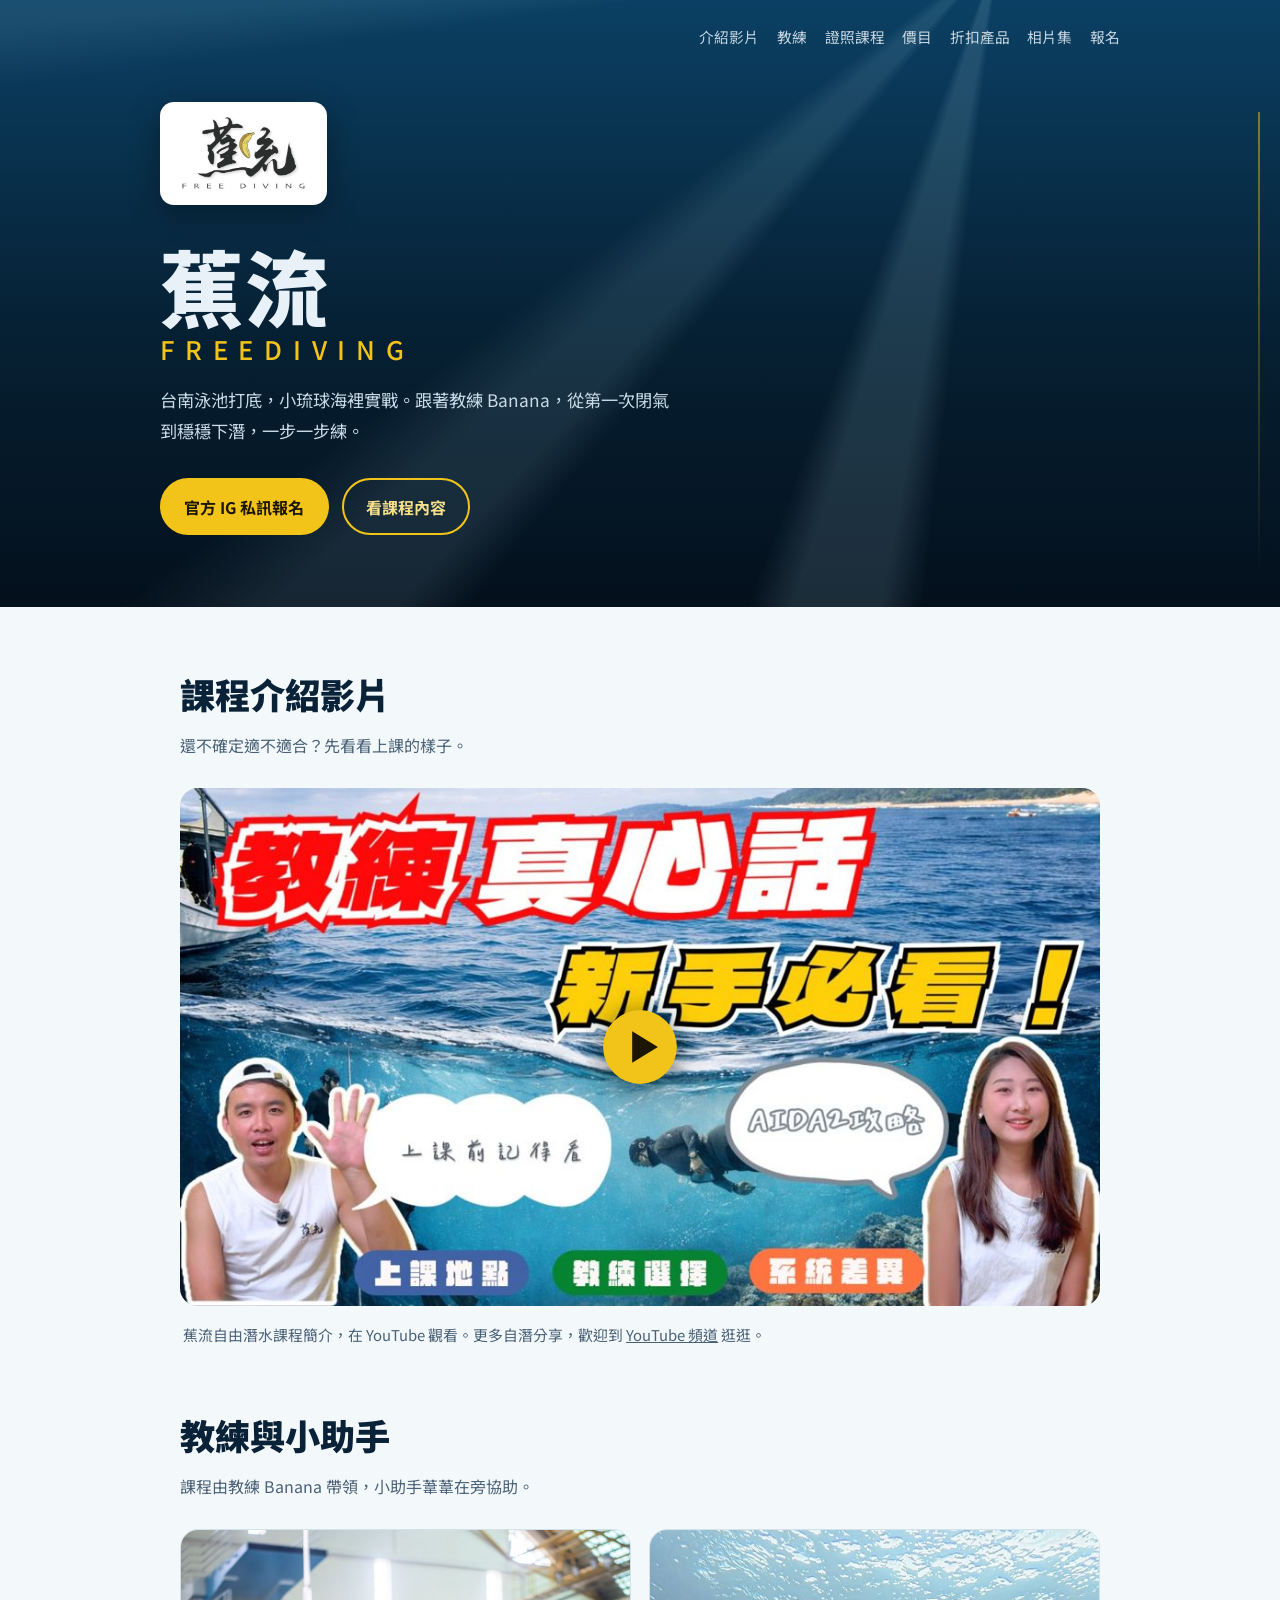
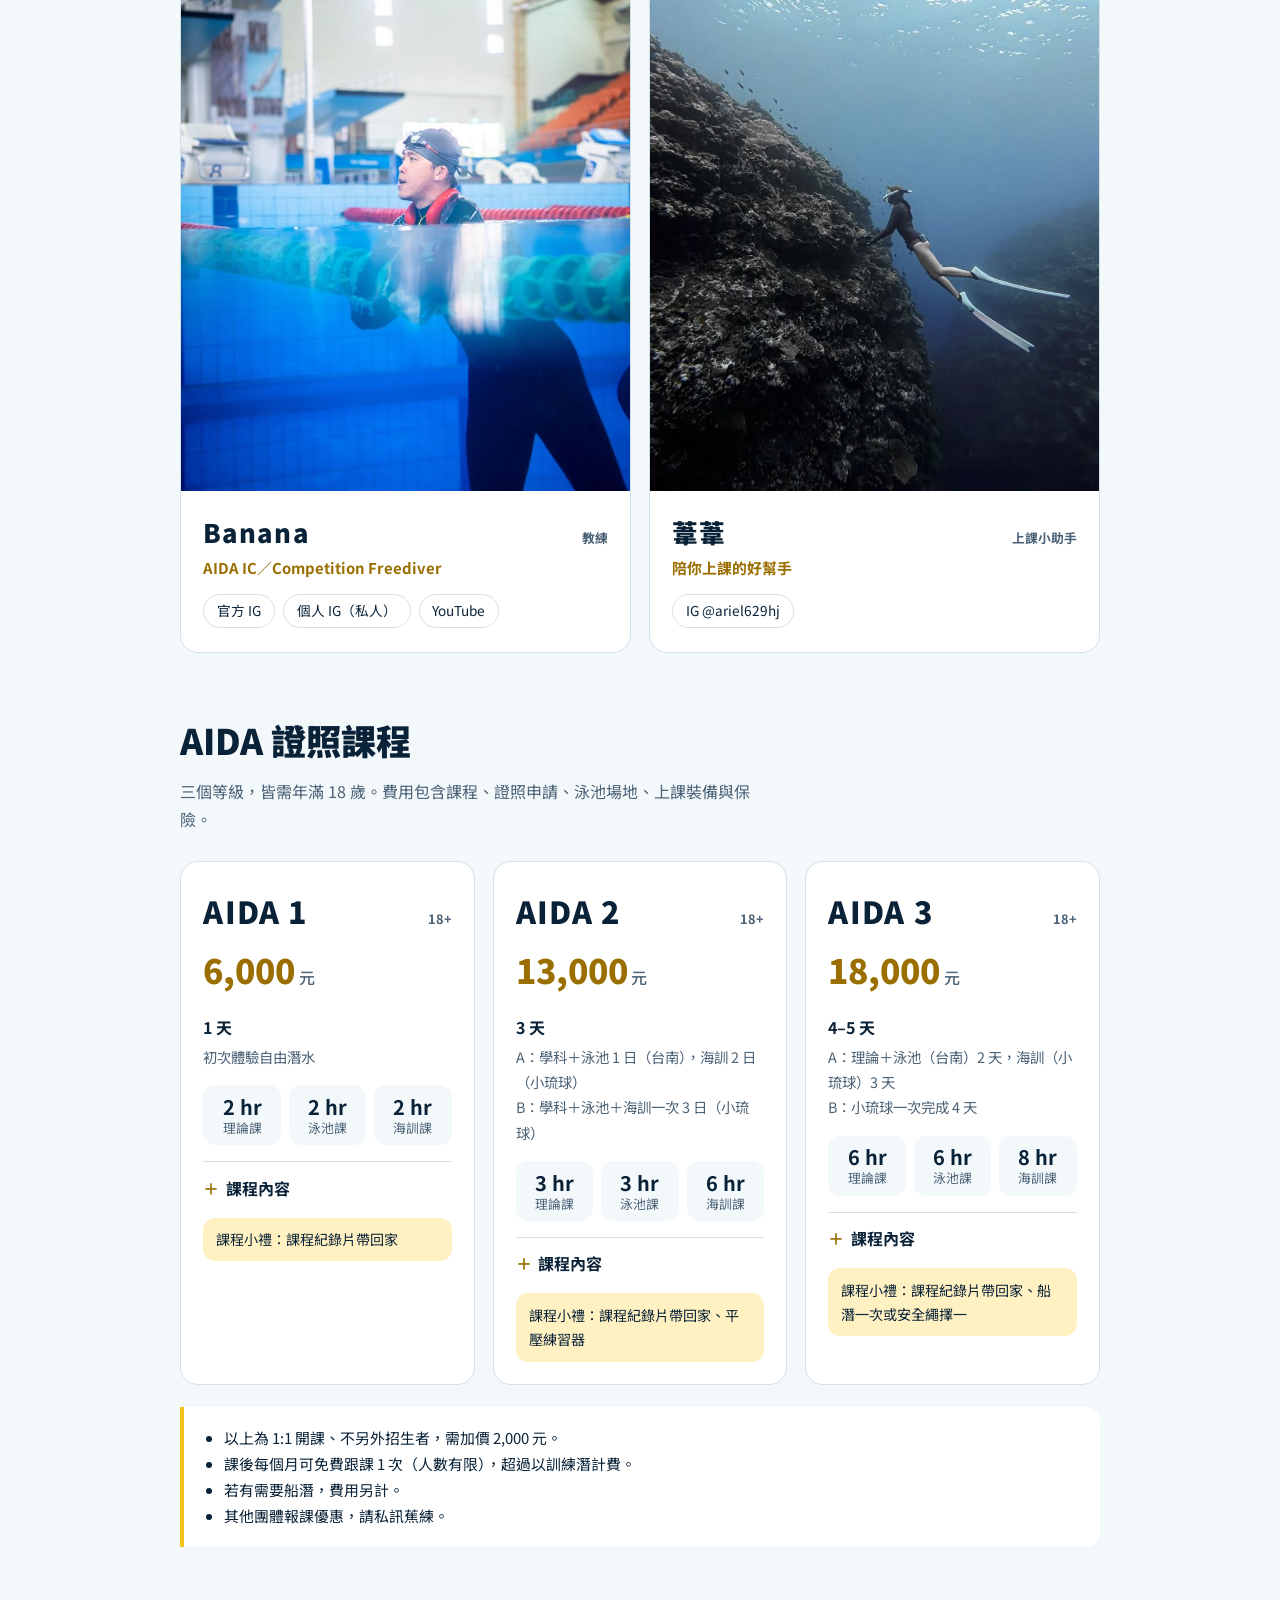
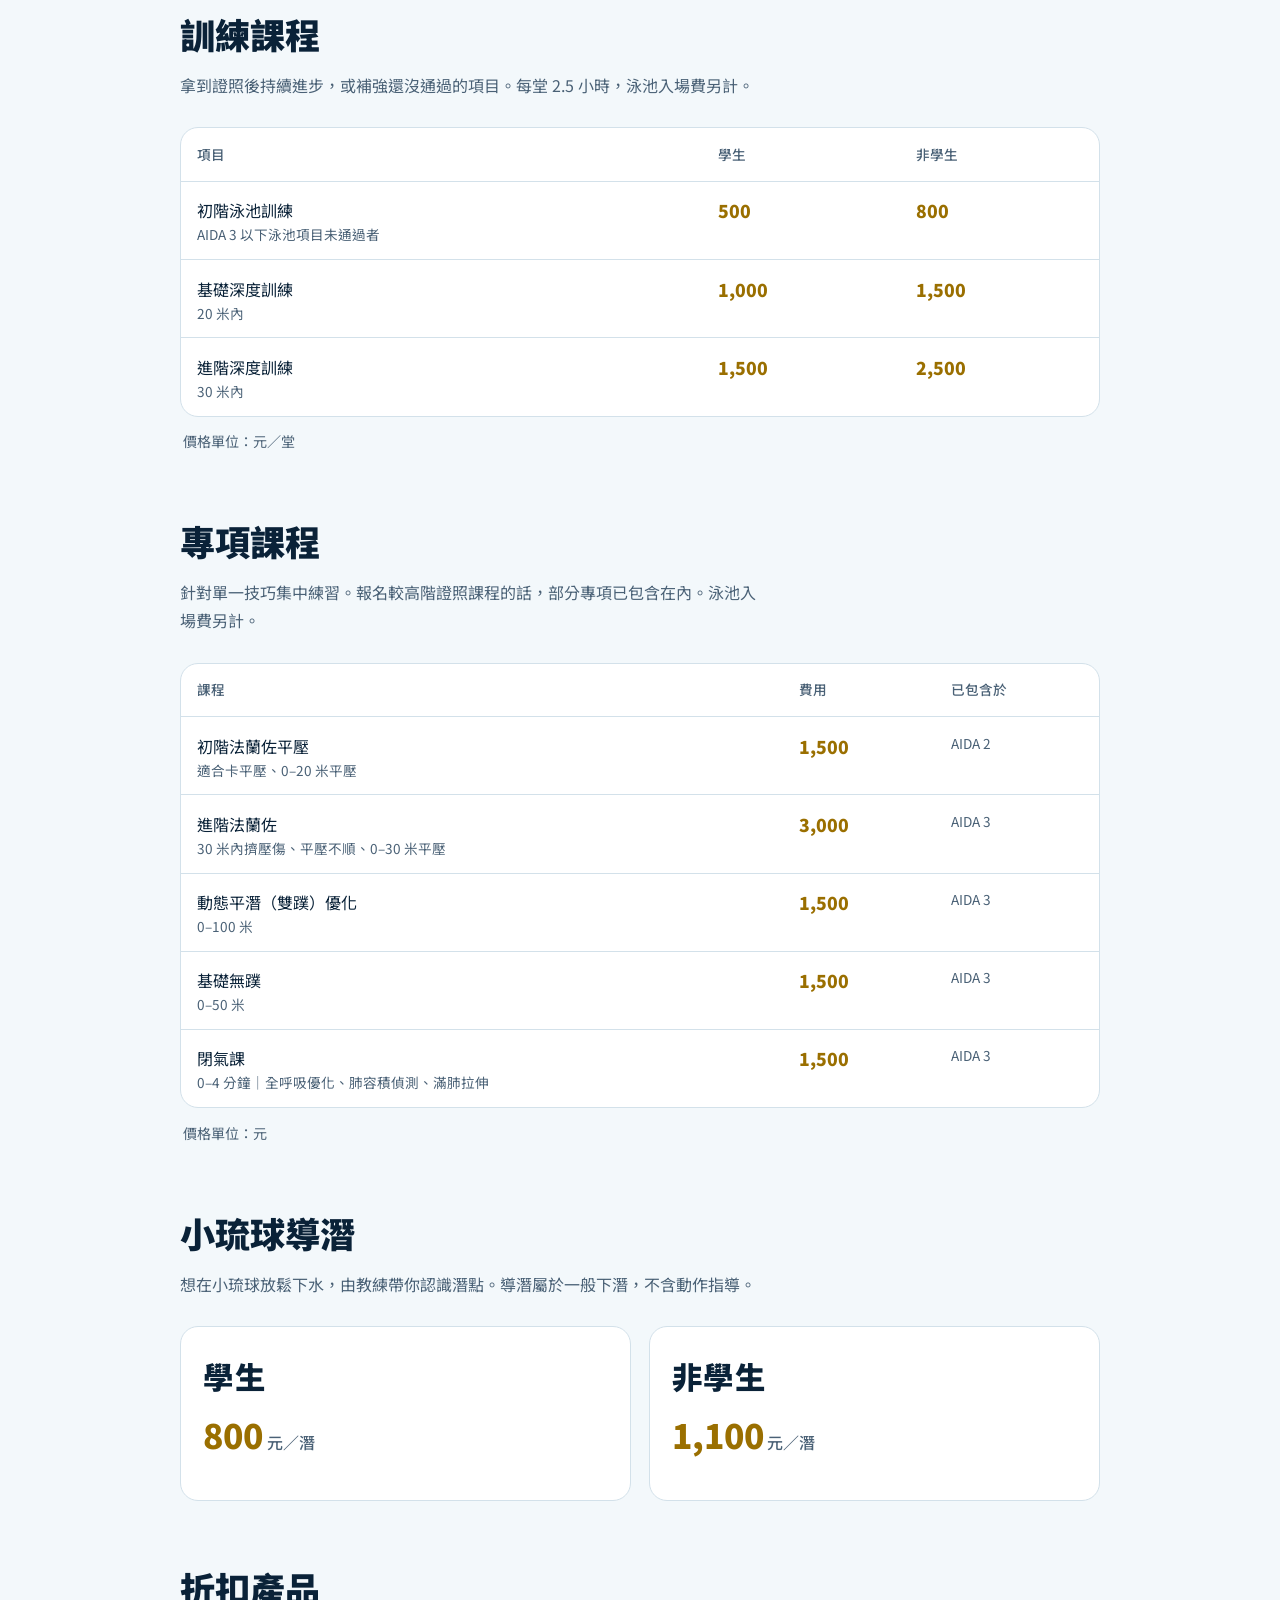
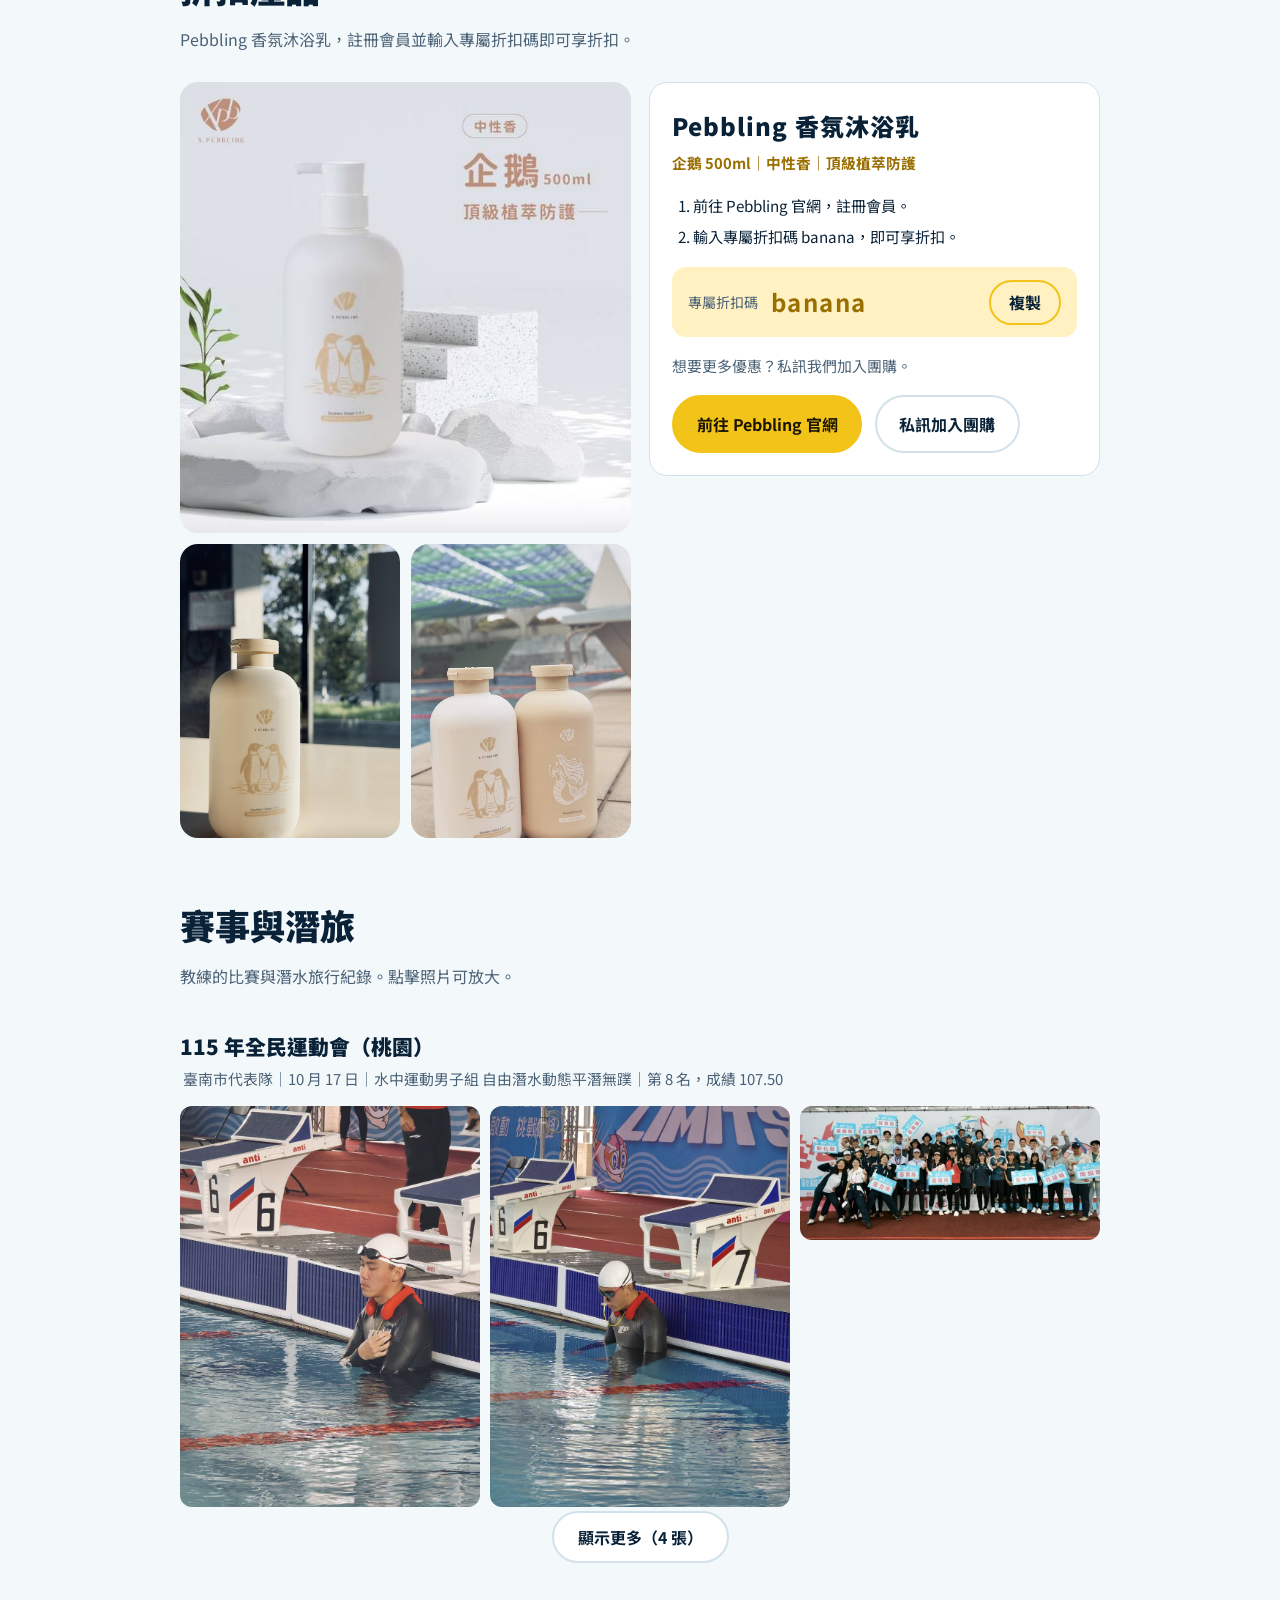
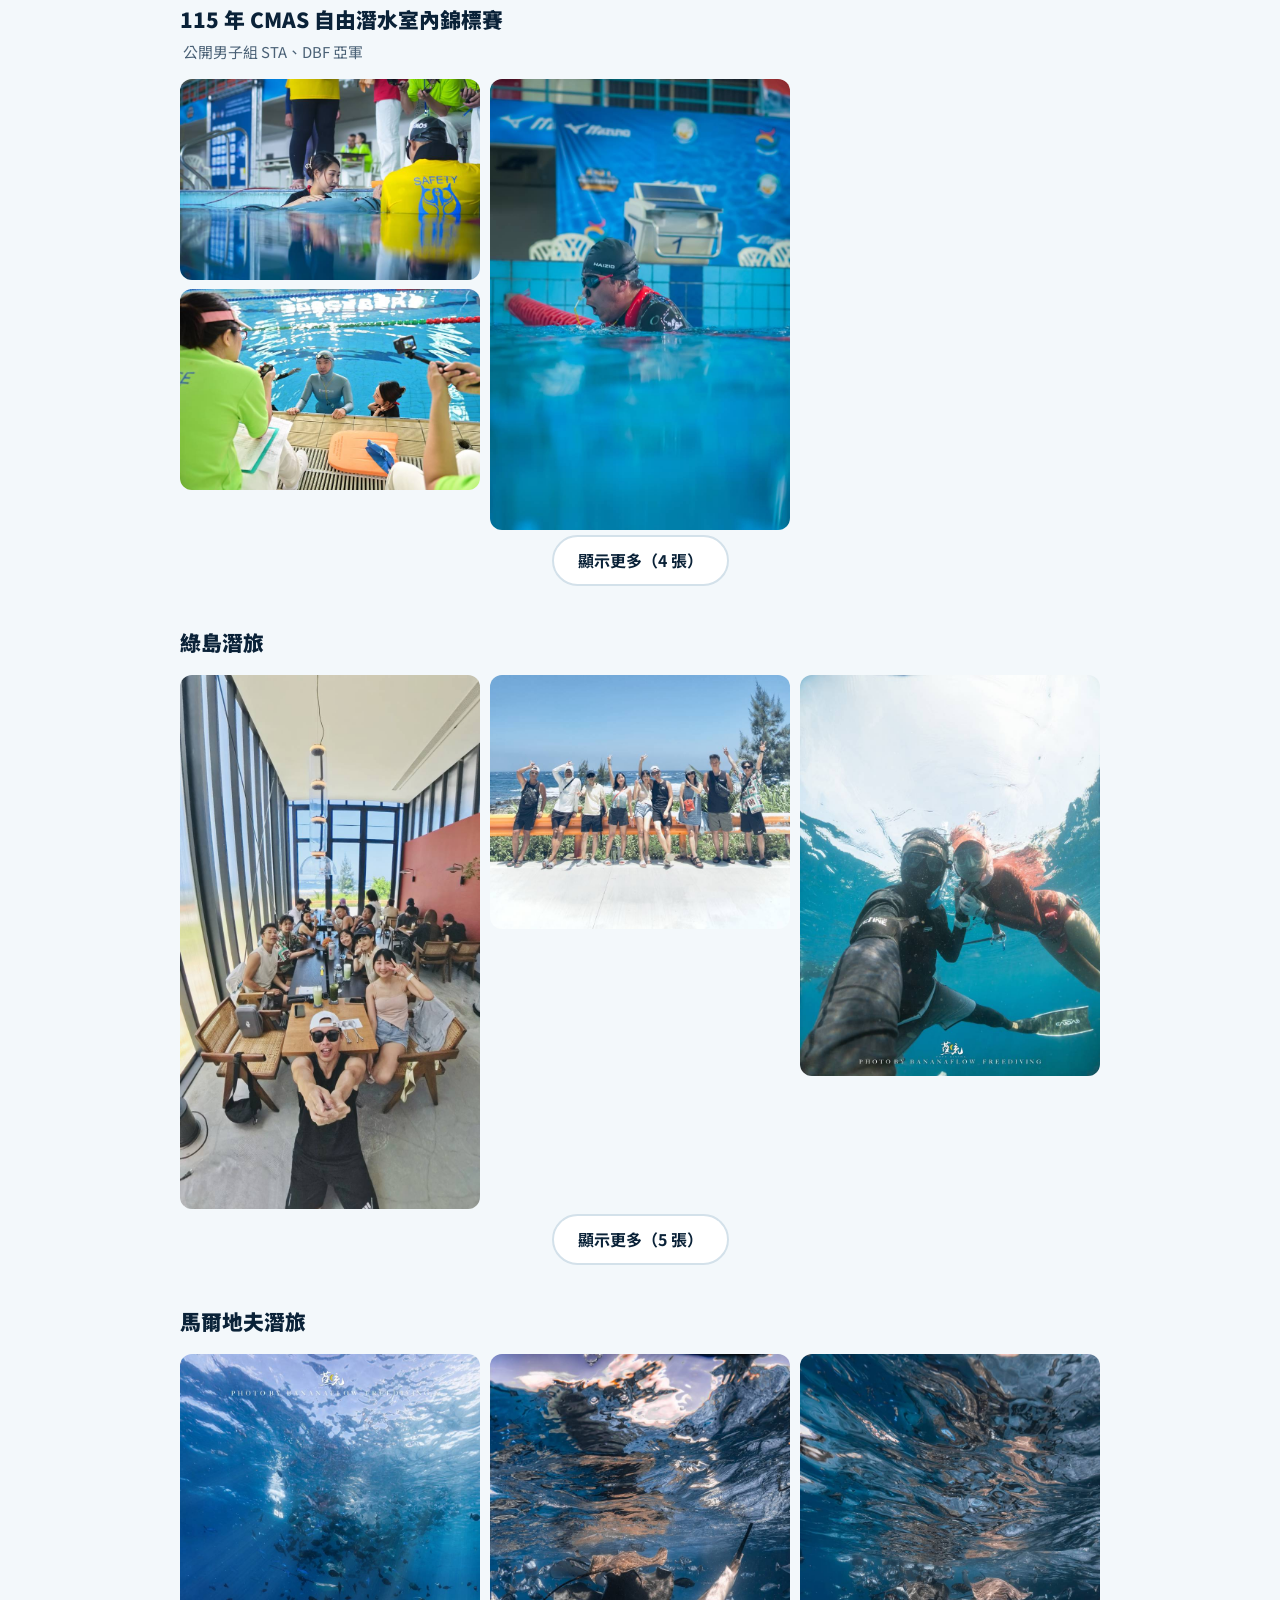
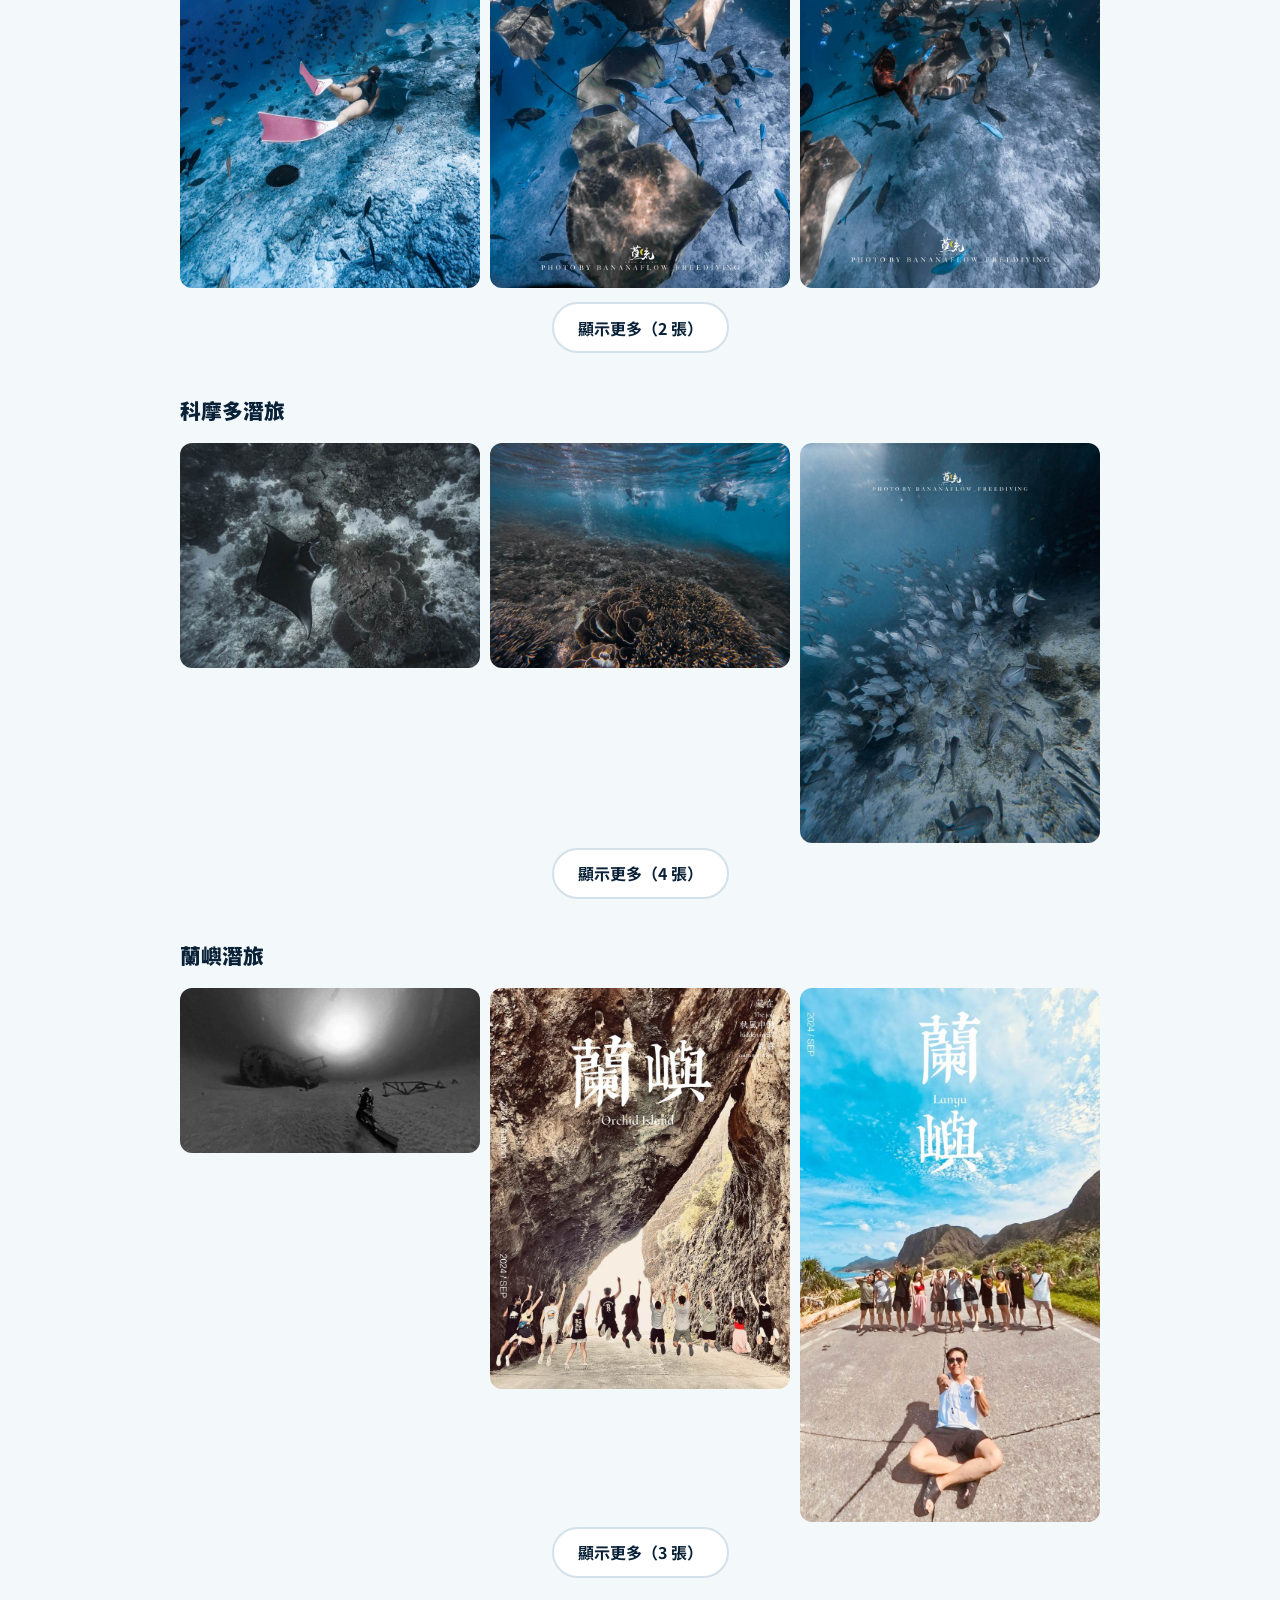
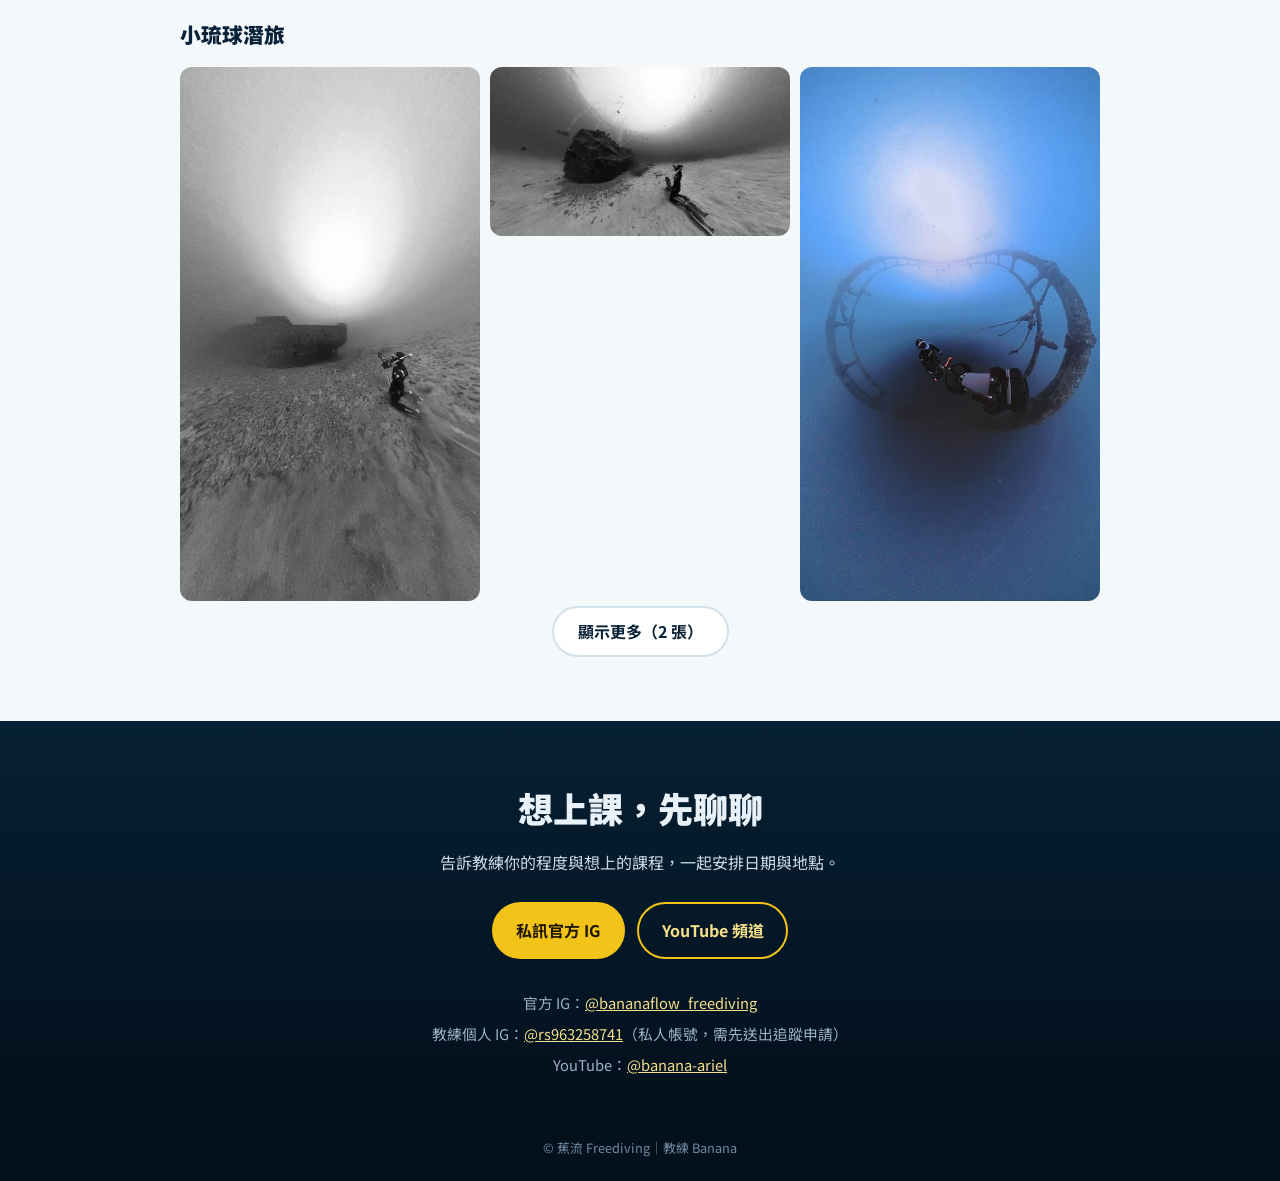
==== index.html @ d57c04a8 "Add files via upload" ====
<!DOCTYPE html>
<html lang="zh-Hant">
<head>
<meta charset="utf-8">
<meta name="viewport" content="width=device-width, initial-scale=1, viewport-fit=cover">
<title>蕉流 Freediving｜AIDA 自由潛水課程</title>
<meta name="description" content="蕉流 Freediving：台南泳池與小琉球海訓的 AIDA 自由潛水課程，由教練 Banana 授課。">
<link rel="preconnect" href="https://fonts.googleapis.com">
<link rel="preconnect" href="https://fonts.gstatic.com" crossorigin>
<link rel="stylesheet" href="https://fonts.googleapis.com/css2?family=Noto+Sans+TC:wght@400;500;700;900&display=swap">
<style>
:root{--bg:#f3f8fb;--surf:#fff;--ink:#0a2238;--mut:#4a6176;--line:#d3e1ea;--acc:#9a6f00;--accbg:#fff1c2;--ban:#f2c318;color-scheme:light;box-sizing:border-box;padding-top:env(safe-area-inset-top,0px);padding-bottom:env(safe-area-inset-bottom,0px)}
@media (prefers-color-scheme:dark){:root:not([data-theme="light"]){--bg:#06182a;--surf:#0b2640;--ink:#e8f1f8;--mut:#9bb2c6;--line:#18405f;--acc:#f2c318;--accbg:#2b2a10;color-scheme:dark}}
:root[data-theme="dark"]{--bg:#06182a;--surf:#0b2640;--ink:#e8f1f8;--mut:#9bb2c6;--line:#18405f;--acc:#f2c318;--accbg:#2b2a10;color-scheme:dark}
html{background:#04101c;scroll-padding-top:env(safe-area-inset-top,0px);scroll-behavior:smooth}
*,*::before,*::after{box-sizing:inherit}
body{margin:0;background:var(--bg);color:var(--ink);font-family:"Noto Sans TC","PingFang TC","Microsoft JhengHei",system-ui,sans-serif;line-height:1.75;font-size:16px}
a{color:inherit}
:focus-visible{outline:3px solid var(--ban);outline-offset:3px}

.hero{position:relative;overflow:hidden;color:#e8f1f8;padding:1.25rem 1.25rem 4.5rem;background:
 conic-gradient(from 165deg at 78% -8%,transparent 0 6%,rgba(190,235,250,.13) 7% 9%,transparent 10% 15%,rgba(190,235,250,.10) 16% 17.5%,transparent 19% 27%,rgba(190,235,250,.09) 28% 30%,transparent 31%),
 linear-gradient(180deg,#0b4064 0%,#062033 55%,#04101c 100%)}
.hero nav{display:flex;gap:1.1rem;justify-content:flex-end;flex-wrap:wrap;font-size:.92rem;max-width:960px;margin:0 auto}
.hero nav a{text-decoration:none;opacity:.85;padding:.25rem 0}
.hero nav a:hover{opacity:1;text-decoration:underline;text-underline-offset:4px}
.hero-in{max-width:960px;margin:3rem auto 0}
.badge{display:inline-block;background:#fff;border-radius:14px;padding:.6rem 1rem;box-shadow:0 8px 30px rgba(0,0,0,.35)}
.badge img{display:block;height:84px;width:auto}
h1{margin:1.8rem 0 .4rem;font-weight:900;font-size:clamp(2.5rem,12vw,5.2rem);line-height:1.05;letter-spacing:.02em}
h1 small{display:block;font-size:clamp(1rem,4.2vw,1.6rem);font-weight:500;letter-spacing:.42em;color:var(--ban);margin-top:.5rem}
.lead{max-width:30em;font-size:1.08rem;margin:1.4rem 0 2rem;color:#c8dbe8}
.btns{display:flex;gap:.8rem;flex-wrap:wrap}
.btn{display:inline-block;text-decoration:none;font-weight:700;padding:.8rem 1.4rem;border-radius:999px;border:2px solid var(--ban)}
.btn.p{background:var(--ban);color:#1c1600}
.btn.s{color:#f6e08a}
.depth{position:absolute;right:1.25rem;top:7rem;bottom:2rem;width:2px;background:linear-gradient(var(--ban),transparent);opacity:.5}

.sec{max-width:960px;margin:0 auto;padding:3.5rem 1.25rem 0}
h2{font-size:clamp(1.6rem,6vw,2.2rem);margin:0 0 .4rem;font-weight:900}
.sub{color:var(--mut);margin:0 0 1.8rem;max-width:36em}
.grid{display:grid;gap:1.1rem;grid-template-columns:repeat(auto-fit,minmax(270px,1fr))}
.card{background:var(--surf);border:1px solid var(--line);border-radius:18px;padding:1.4rem}
.card h3{margin:0;font-size:1.9rem;font-weight:900;letter-spacing:.04em;display:flex;justify-content:space-between;align-items:baseline;gap:.5rem}
.card h3 span{font-size:.8rem;font-weight:700;color:var(--mut);letter-spacing:0}
.price{font-size:2.1rem;font-weight:900;color:var(--acc);margin:.2rem 0 .8rem}
.price small{font-size:1rem;font-weight:500;color:var(--mut);margin-left:.2rem}
.days{font-weight:700;margin:0 0 .2rem}
.where{font-size:.9rem;color:var(--mut);margin:0 0 1rem}
.hrs{display:grid;grid-template-columns:repeat(3,1fr);gap:.5rem;margin:0 0 1rem}
.hrs div{background:var(--bg);border-radius:12px;padding:.55rem .3rem;text-align:center;font-size:.8rem;color:var(--mut);line-height:1.3}
.hrs b{display:block;font-size:1.25rem;color:var(--ink)}
details{border-top:1px solid var(--line);padding-top:.7rem}
summary{cursor:pointer;font-weight:700;list-style:none}
summary::-webkit-details-marker{display:none}
summary::before{content:"＋";color:var(--acc);margin-right:.4rem}
details[open] summary::before{content:"－"}
details h4{margin:.9rem 0 .15rem;font-size:.9rem}
details p{margin:0;font-size:.9rem;color:var(--mut);line-height:1.7}
.gift{margin:1rem 0 0;background:var(--accbg);border-radius:12px;padding:.6rem .8rem;font-size:.88rem}

.notes{margin:1.4rem 0 0;padding:1.1rem 1.3rem;border-left:4px solid var(--ban);background:var(--surf);border-radius:0 14px 14px 0;font-size:.93rem}
.notes ul{margin:0;padding-left:1.2rem}
.tw{overflow-x:auto;border:1px solid var(--line);border-radius:18px;background:var(--surf)}
table{border-collapse:collapse;width:100%;min-width:480px}
th,td{padding:.9rem 1rem;text-align:left;border-bottom:1px solid var(--line);vertical-align:top}
tr:last-child td{border-bottom:0}
th{font-size:.85rem;color:var(--mut);font-weight:500}
td.n small{display:block;color:var(--mut);font-size:.85rem;line-height:1.5}
td.pr{font-weight:900;color:var(--acc);white-space:nowrap;font-size:1.1rem}
td.in{color:var(--mut);font-size:.85rem}
.fn{font-size:.88rem;color:var(--mut);margin:.8rem .2rem 0}

.contact{margin:4rem 0 0;background:linear-gradient(180deg,#062033,#04101c);color:#e8f1f8;padding:3.5rem 1.25rem calc(2.5rem + env(safe-area-inset-bottom,0px));text-align:center}
.contact h2{margin-bottom:.6rem}
.contact p{max-width:28em;margin:.4rem auto 1.6rem;color:#c8dbe8}
.ig{display:block;margin-top:1.4rem;color:#9bb2c6;font-size:.95rem}
footer{background:#04101c;color:#6f8aa2;text-align:center;font-size:.8rem;padding:1rem 1rem 1.4rem}
@media (prefers-reduced-motion:reduce){html{scroll-behavior:auto}}
@media (max-width:520px){.badge img{height:68px}.depth{display:none}}

:root{--dive:url("[data-uri]");--pool:url("[data-uri]")}
.more{margin:1rem .2rem 0;font-size:.93rem;color:var(--mut)}
.person{padding:0;overflow:hidden}
.ph{aspect-ratio:4/5;background-size:cover;background-position:center}
.ph.coach{background-image:var(--pool);background-position:50% 28%}
.ph.wei{background-image:var(--dive);background-position:50% 62%}
.tx{padding:1.2rem 1.4rem 1.5rem}
.person h3{font-size:1.6rem}
.role{margin:.1rem 0 .6rem;color:var(--acc);font-weight:700;font-size:.92rem}
.tx p{margin:0 0 .8rem;font-size:.93rem}
.lk{display:flex;flex-wrap:wrap;gap:.5rem}
.lk a{font-size:.85rem;text-decoration:none;border:1px solid var(--line);border-radius:999px;padding:.25rem .8rem}
.lk a:hover{border-color:var(--acc)}
.soc{list-style:none;padding:0;margin:1.8rem auto 0;max-width:32em;color:#9bb2c6;font-size:.92rem;line-height:2.1}
.soc a{color:#f6e08a}

:root{--thumb:url("[data-uri]")}
.vid{display:block;position:relative;border-radius:18px;overflow:hidden;aspect-ratio:16/9;background:var(--thumb) center/cover;text-decoration:none}
.vid svg{position:absolute;inset:0;margin:auto;width:76px;height:76px;filter:drop-shadow(0 4px 14px rgba(0,0,0,.55))}
.vid:hover circle{fill:#fff}
.gh{margin:2.4rem 0 .1rem;font-size:1.3rem;font-weight:900}
.gal{columns:2;column-gap:.6rem;margin-top:.9rem}
@media (min-width:700px){.gal{columns:3}}
.gal img{width:100%;height:auto;display:block;margin:0 0 .6rem;border-radius:12px;cursor:zoom-in;break-inside:avoid;background:var(--line)}
#lb{border:0;padding:0;background:transparent;max-width:96vw;max-height:92vh}
#lb::backdrop{background:rgba(0,0,0,.88)}
#lb img{display:block;max-width:96vw;max-height:90vh;border-radius:12px}
.gal img[hidden]{display:none}
.more-btn{display:block;margin:.3rem auto 0;padding:.6rem 1.5rem;border:2px solid var(--line);border-radius:999px;background:var(--surf);color:var(--ink);font:inherit;font-weight:700;cursor:pointer}
.more-btn:hover{border-color:var(--acc)}

.prod{display:grid;gap:1.1rem}
@media (min-width:760px){.prod{grid-template-columns:1fr 1fr;align-items:start}}
.pimgs{display:grid;gap:.7rem}
.pimgs img{display:block;width:100%;object-fit:cover;border-radius:18px;background:var(--line)}
.pmain{aspect-ratio:1/1}
.prow{display:grid;grid-template-columns:1fr 1fr;gap:.7rem}
.prow img{aspect-ratio:3/4}
.pinfo h3{font-size:1.5rem}
.pinfo .role{margin:.2rem 0 1rem}
.how{margin:0 0 1.1rem;padding-left:1.3rem;font-size:.95rem}
.how li{margin:.25rem 0}
.code{display:flex;align-items:center;gap:.8rem;flex-wrap:wrap;background:var(--accbg);border-radius:14px;padding:.8rem 1rem;margin:0 0 1rem}
.code span{font-size:.88rem;color:var(--mut)}
.code b{font-size:1.5rem;letter-spacing:.06em;color:var(--acc)}
.code button{margin-left:auto;font:inherit;font-weight:700;padding:.4rem 1.1rem;border-radius:999px;border:2px solid var(--ban);background:transparent;color:var(--ink);cursor:pointer}
.pinfo .note{font-size:.93rem;color:var(--mut);margin:0 0 1rem}
.btn.o{border-color:var(--line);color:var(--ink)}
.btn.o:hover{border-color:var(--acc)}
</style>
</head>
<body>

<header class="hero">
  <nav aria-label="頁面導覽">
    <a href="#video">介紹影片</a>
    <a href="#team">教練</a>
    <a href="#aida">證照課程</a>
    <a href="#training">價目</a>
    <a href="#deal">折扣產品</a>
    <a href="#photos">相片集</a>
    <a href="#contact">報名</a>
  </nav>
  <div class="depth" aria-hidden="true"></div>
  <div class="hero-in">
    <div class="badge"><img src="[data-uri]" alt="蕉流 Free Diving 標誌"></div>
    <h1>蕉流<small>FREEDIVING</small></h1>
    <p class="lead">台南泳池打底，小琉球海裡實戰。跟著教練 Banana，從第一次閉氣到穩穩下潛，一步一步練。</p>
    <div class="btns">
      <a class="btn p" href="https://www.instagram.com/bananaflow_freediving/" target="_blank" rel="noopener">官方 IG 私訊報名</a>
      <a class="btn s" href="#aida">看課程內容</a>
    </div>
  </div>
</header>

<main>
<section class="sec" id="video">
  <h2>課程介紹影片</h2>
  <p class="sub">還不確定適不適合？先看看上課的樣子。</p>
  <a class="vid" href="https://youtu.be/LxVfLAG1yDE" target="_blank" rel="noopener" aria-label="在 YouTube 觀看蕉流自由潛水課程簡介：教練真心話，新手必看">
    <svg viewBox="0 0 68 68" aria-hidden="true"><circle cx="34" cy="34" r="33" fill="#f2c318"/><path d="M27 20l23 14-23 14z" fill="#1c1600"/></svg>
  </a>
  <p class="more">蕉流自由潛水課程簡介，在 YouTube 觀看。更多自潛分享，歡迎到 <a href="https://youtube.com/@banana-ariel" target="_blank" rel="noopener">YouTube 頻道</a> 逛逛。</p>
</section>

<section class="sec" id="team">
  <h2>教練與小助手</h2>
  <p class="sub">課程由教練 Banana 帶領，小助手葦葦在旁協助。</p>
  <div class="grid">
    <article class="card person">
      <div class="ph coach" role="img" aria-label="教練 Banana 在游泳池中"></div>
      <div class="tx">
        <h3>Banana <span>教練</span></h3>
        <p class="role">AIDA IC／Competition Freediver</p>
        <div class="lk">
          <a href="https://www.instagram.com/bananaflow_freediving/" target="_blank" rel="noopener">官方 IG</a>
          <a href="https://www.instagram.com/rs963258741/" target="_blank" rel="noopener">個人 IG（私人）</a>
          <a href="https://youtube.com/@banana-ariel" target="_blank" rel="noopener">YouTube</a>
        </div>
      </div>
    </article>
    <article class="card person">
      <div class="ph wei" role="img" aria-label="葦葦在小琉球海中下潛"></div>
      <div class="tx">
        <h3>葦葦 <span>上課小助手</span></h3>
        <p class="role">陪你上課的好幫手</p>
        <div class="lk"><a href="https://www.instagram.com/ariel629hj/" target="_blank" rel="noopener">IG @ariel629hj</a></div>
      </div>
    </article>
  </div>
</section>
<section class="sec" id="aida">
  <h2>AIDA 證照課程</h2>
  <p class="sub">三個等級，皆需年滿 18 歲。費用包含課程、證照申請、泳池場地、上課裝備與保險。</p>
  <div class="grid">

    <article class="card">
      <h3>AIDA 1 <span>18+</span></h3>
      <div class="price">6,000<small>元</small></div>
      <p class="days">1 天</p>
      <p class="where">初次體驗自由潛水</p>
      <div class="hrs"><div><b>2 hr</b>理論課</div><div><b>2 hr</b>泳池課</div><div><b>2 hr</b>海訓課</div></div>
      <details>
        <summary>課程內容</summary>
        <h4>理論課</h4><p>自潛基本介紹、自潛行為規範、基礎生理學、裝備介紹、耳壓平衡技巧</p>
        <h4>泳池課</h4><p>靜態閉氣練習、蛙鞋平潛練習、潛伴制度、自潛救援</p>
        <h4>海訓課</h4><p>水面呼氣浮力測試、躬身下潛體驗、深度五米體驗、攀繩下潛體驗、踢蛙鞋下潛體驗</p>
      </details>
      <p class="gift">課程小禮：課程紀錄片帶回家</p>
    </article>

    <article class="card">
      <h3>AIDA 2 <span>18+</span></h3>
      <div class="price">13,000<small>元</small></div>
      <p class="days">3 天</p>
      <p class="where">A：學科＋泳池 1 日（台南），海訓 2 日（小琉球）<br>B：學科＋泳池＋海訓一次 3 日（小琉球）</p>
      <div class="hrs"><div><b>3 hr</b>理論課</div><div><b>3 hr</b>泳池課</div><div><b>6 hr</b>海訓課</div></div>
      <details>
        <summary>課程內容</summary>
        <h4>理論課</h4><p>自潛基本介紹、自潛行為規範、基礎生理學、裝備介紹、耳壓平衡技巧、泳池項目介紹、安全與救援、放鬆與呼吸</p>
        <h4>泳池課</h4><p>岸上伸展與暖身、靜態閉氣練習、蛙鞋平潛練習、平靜水域救援技巧、潛伴制度、泳池中性浮力</p>
        <h4>海訓課</h4><p>水面呼氣浮力測試、躬身下潛練習、攀繩下潛練習、恆重下潛練習、潛伴與救援技巧練習、浮球使用介紹</p>
      </details>
      <p class="gift">課程小禮：課程紀錄片帶回家、平壓練習器</p>
    </article>

    <article class="card">
      <h3>AIDA 3 <span>18+</span></h3>
      <div class="price">18,000<small>元</small></div>
      <p class="days">4–5 天</p>
      <p class="where">A：理論＋泳池（台南）2 天，海訓（小琉球）3 天<br>B：小琉球一次完成 4 天</p>
      <div class="hrs"><div><b>6 hr</b>理論課</div><div><b>6 hr</b>泳池課</div><div><b>8 hr</b>海訓課</div></div>
      <details>
        <summary>課程內容</summary>
        <h4>理論課</h4><p>進階生理學、平壓優化、氣壓傷預防及處置、中性浮力設置、Freefall、動靜態訓練課表安排、哺乳動物潛水反應、心靈可視化訓練、全呼吸優化及伸展技巧</p>
        <h4>泳池課</h4><p>靜態閉氣練習、蛙鞋平潛練習、動態二氧化碳耐受度訓練、泳池中性浮力設置、泳池戒護、無蹼介紹</p>
        <h4>海訓課</h4><p>中性浮力設置、攀繩下潛練習、恆重下潛練習、Freefall 技巧掌握、Landyard 快卸、潛點分析、浮球架設</p>
      </details>
      <p class="gift">課程小禮：課程紀錄片帶回家、船潛一次或安全繩擇一</p>
    </article>

  </div>
  <div class="notes">
    <ul>
      <li>以上為 1:1 開課、不另外招生者，需加價 2,000 元。</li>
      <li>課後每個月可免費跟課 1 次（人數有限），超過以訓練潛計費。</li>
      <li>若有需要船潛，費用另計。</li>
      <li>其他團體報課優惠，請私訊蕉練。</li>
    </ul>
  </div>
</section>

<section class="sec" id="training">
  <h2>訓練課程</h2>
  <p class="sub">拿到證照後持續進步，或補強還沒通過的項目。每堂 2.5 小時，泳池入場費另計。</p>
  <div class="tw">
    <table>
      <thead><tr><th>項目</th><th>學生</th><th>非學生</th></tr></thead>
      <tbody>
        <tr><td class="n">初階泳池訓練<small>AIDA 3 以下泳池項目未通過者</small></td><td class="pr">500</td><td class="pr">800</td></tr>
        <tr><td class="n">基礎深度訓練<small>20 米內</small></td><td class="pr">1,000</td><td class="pr">1,500</td></tr>
        <tr><td class="n">進階深度訓練<small>30 米內</small></td><td class="pr">1,500</td><td class="pr">2,500</td></tr>
      </tbody>
    </table>
  </div>
  <p class="fn">價格單位：元／堂</p>
</section>

<section class="sec" id="special">
  <h2>專項課程</h2>
  <p class="sub">針對單一技巧集中練習。報名較高階證照課程的話，部分專項已包含在內。泳池入場費另計。</p>
  <div class="tw">
    <table>
      <thead><tr><th>課程</th><th>費用</th><th>已包含於</th></tr></thead>
      <tbody>
        <tr><td class="n">初階法蘭佐平壓<small>適合卡平壓、0–20 米平壓</small></td><td class="pr">1,500</td><td class="in">AIDA 2</td></tr>
        <tr><td class="n">進階法蘭佐<small>30 米內擠壓傷、平壓不順、0–30 米平壓</small></td><td class="pr">3,000</td><td class="in">AIDA 3</td></tr>
        <tr><td class="n">動態平潛（雙蹼）優化<small>0–100 米</small></td><td class="pr">1,500</td><td class="in">AIDA 3</td></tr>
        <tr><td class="n">基礎無蹼<small>0–50 米</small></td><td class="pr">1,500</td><td class="in">AIDA 3</td></tr>
        <tr><td class="n">閉氣課<small>0–4 分鐘｜全呼吸優化、肺容積偵測、滿肺拉伸</small></td><td class="pr">1,500</td><td class="in">AIDA 3</td></tr>
      </tbody>
    </table>
  </div>
  <p class="fn">價格單位：元</p>
</section>

<section class="sec" id="guide">
  <h2>小琉球導潛</h2>
  <p class="sub">想在小琉球放鬆下水，由教練帶你認識潛點。導潛屬於一般下潛，不含動作指導。</p>
  <div class="grid">
    <div class="card"><h3>學生</h3><div class="price">800<small>元／潛</small></div></div>
    <div class="card"><h3>非學生</h3><div class="price">1,100<small>元／潛</small></div></div>
  </div>
</section>
<section class="sec" id="deal">
  <h2>折扣產品</h2>
  <p class="sub">Pebbling 香氛沐浴乳，註冊會員並輸入專屬折扣碼即可享折扣。</p>
  <div class="prod">
    <div class="pimgs">
      <img class="pmain" loading="lazy" alt="Pebbling 企鵝 500ml 中性香沐浴乳產品圖" src="[data-uri]">
      <div class="prow">
        <img loading="lazy" alt="Pebbling 企鵝洗髮沐浴二合一產品照" src="[data-uri]">
        <img loading="lazy" alt="Pebbling 企鵝洗髮沐浴二合一與人魚公主護髮乳，放在泳池邊" src="[data-uri]">
      </div>
    </div>
    <article class="card pinfo">
      <h3>Pebbling 香氛沐浴乳</h3>
      <p class="role">企鵝 500ml｜中性香｜頂級植萃防護</p>
      <ol class="how">
        <li>前往 Pebbling 官網，註冊會員。</li>
        <li>輸入專屬折扣碼 banana，即可享折扣。</li>
      </ol>
      <div class="code"><span>專屬折扣碼</span><b id="dc">banana</b><button type="button" id="cp">複製</button></div>
      <p class="note">想要更多優惠？私訊我們加入團購。</p>
      <div class="btns">
        <a class="btn p" href="https://pebbling.cyberbiz.co" target="_blank" rel="noopener">前往 Pebbling 官網</a>
        <a class="btn o" href="https://www.instagram.com/bananaflow_freediving/" target="_blank" rel="noopener">私訊加入團購</a>
      </div>
    </article>
  </div>
</section>

<section class="sec" id="photos">
  <h2>賽事與潛旅</h2>
  <p class="sub">教練的比賽與潛水旅行紀錄。點擊照片可放大。</p>
  <h3 class="gh">115 年全民運動會（桃園）</h3>
  <p class="more" style="margin-top:0">臺南市代表隊｜10 月 17 日｜水中運動男子組 自由潛水動態平潛無蹼｜第 8 名，成績 107.50</p>
  <div class="gal"><img tabindex="0" role="button" loading="lazy" alt="教練在比賽池邊閉眼調整呼吸，點擊放大" src="[data-uri]"><img tabindex="0" role="button" loading="lazy" alt="教練在比賽池邊準備下水，點擊放大" src="[data-uri]"><img tabindex="0" role="button" loading="lazy" alt="臺南市代表隊與各縣市選手大合照，點擊放大" src="[data-uri]"><img tabindex="0" role="button" loading="lazy" alt="教練在池邊戴上鼻夾準備，點擊放大" src="[data-uri]"><img tabindex="0" role="button" loading="lazy" alt="教練在池邊等待出場，點擊放大" src="[data-uri]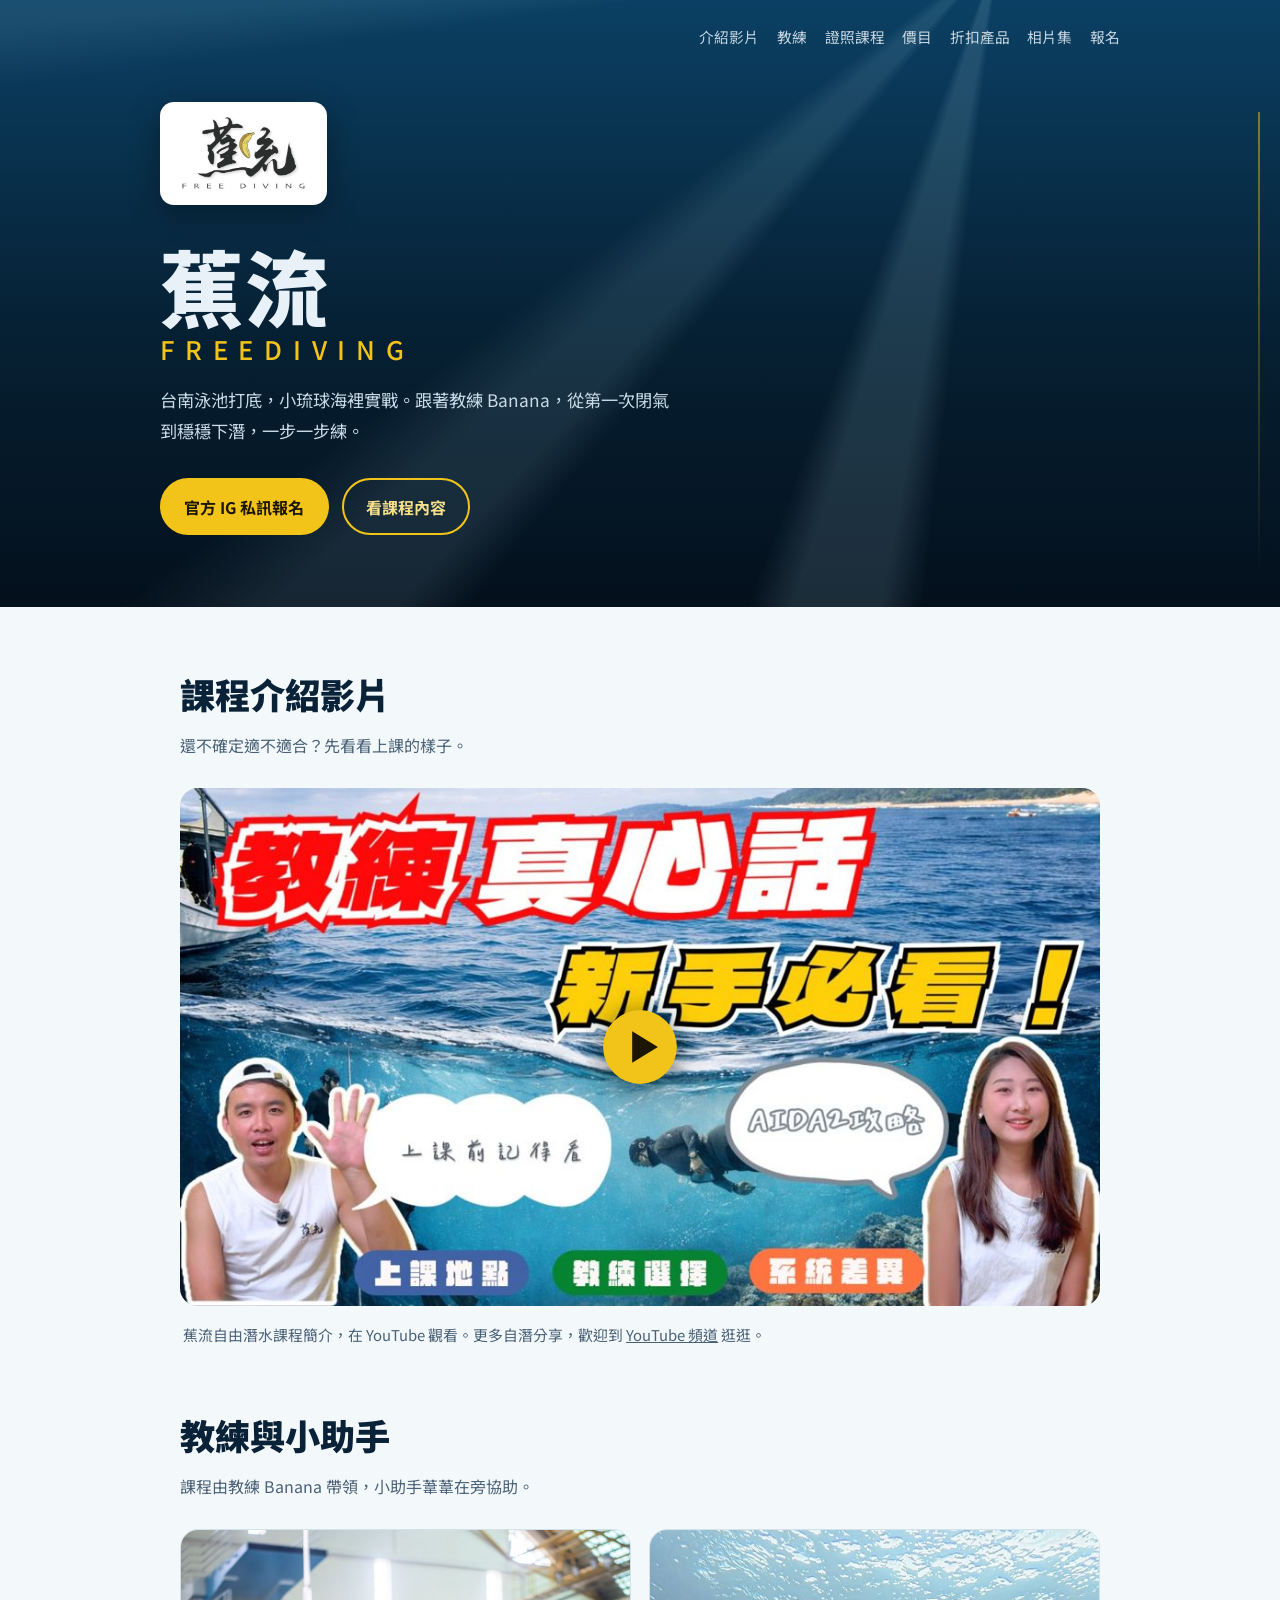
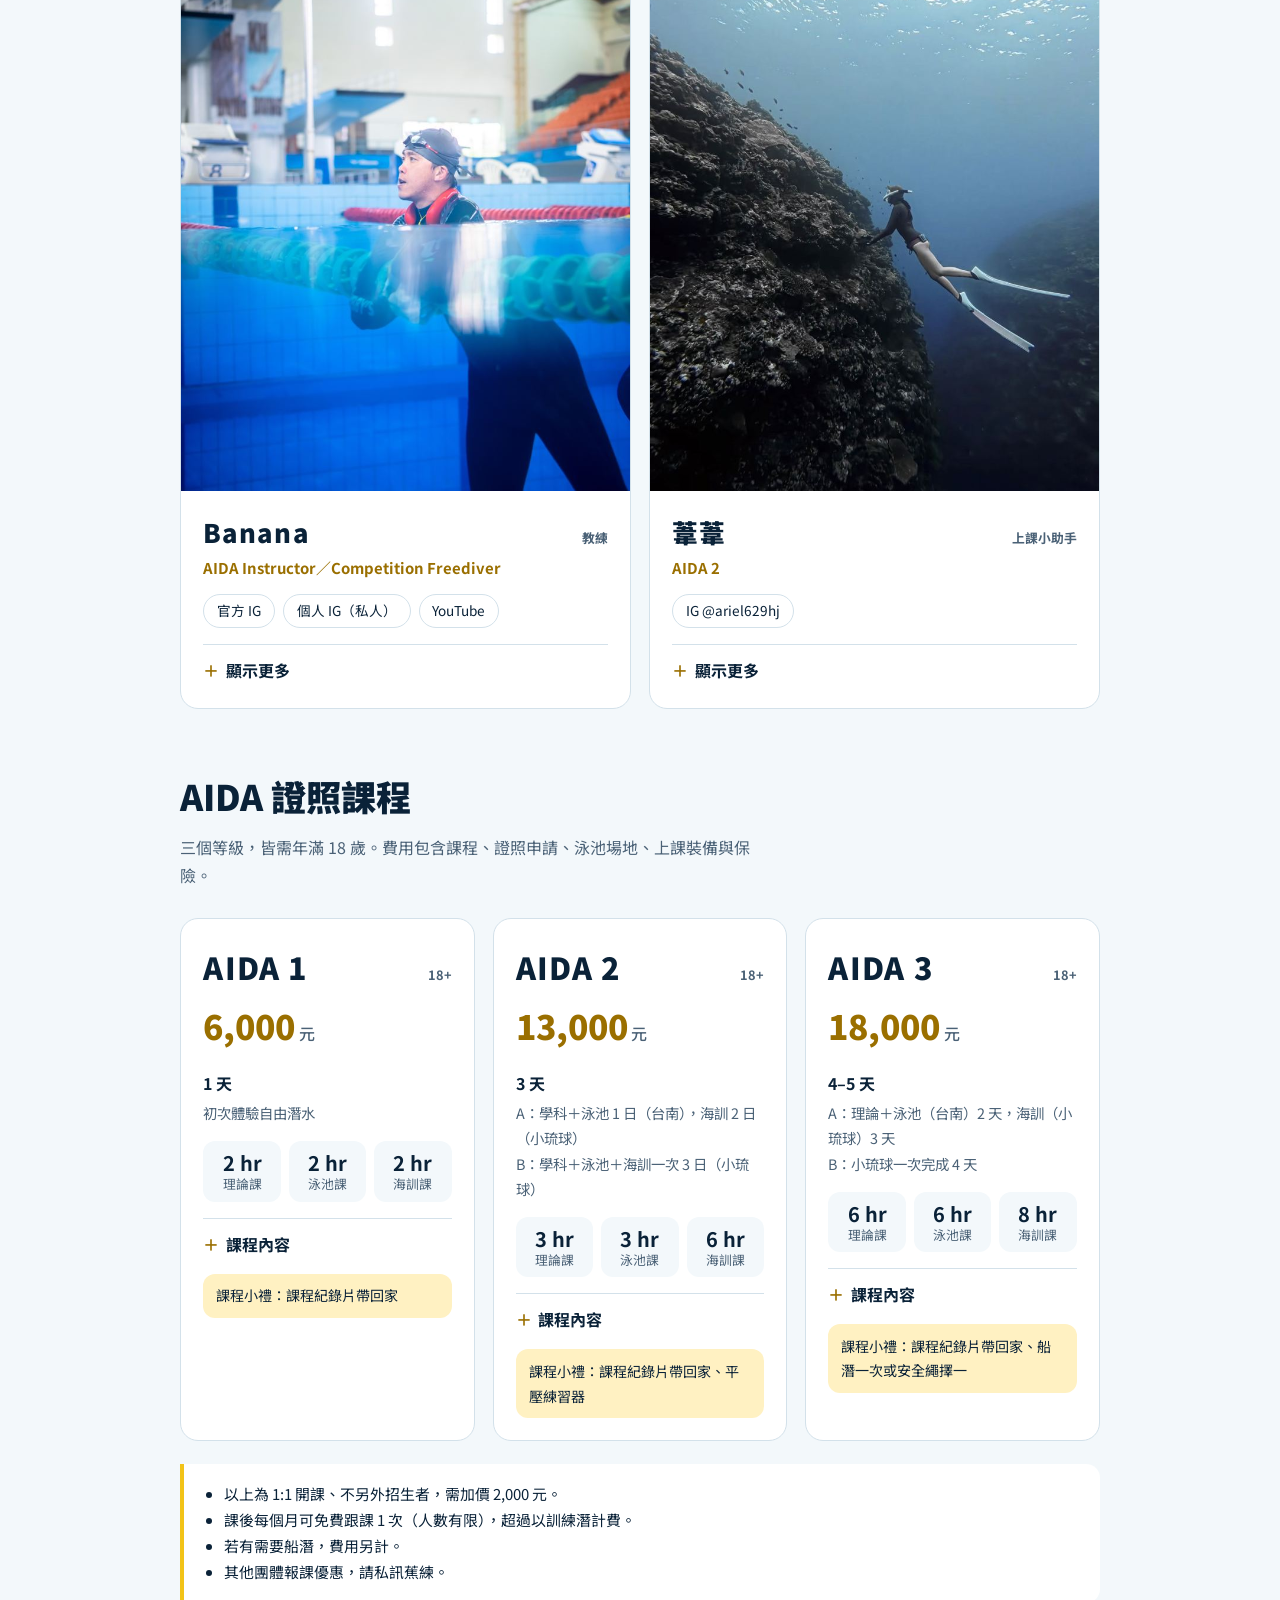
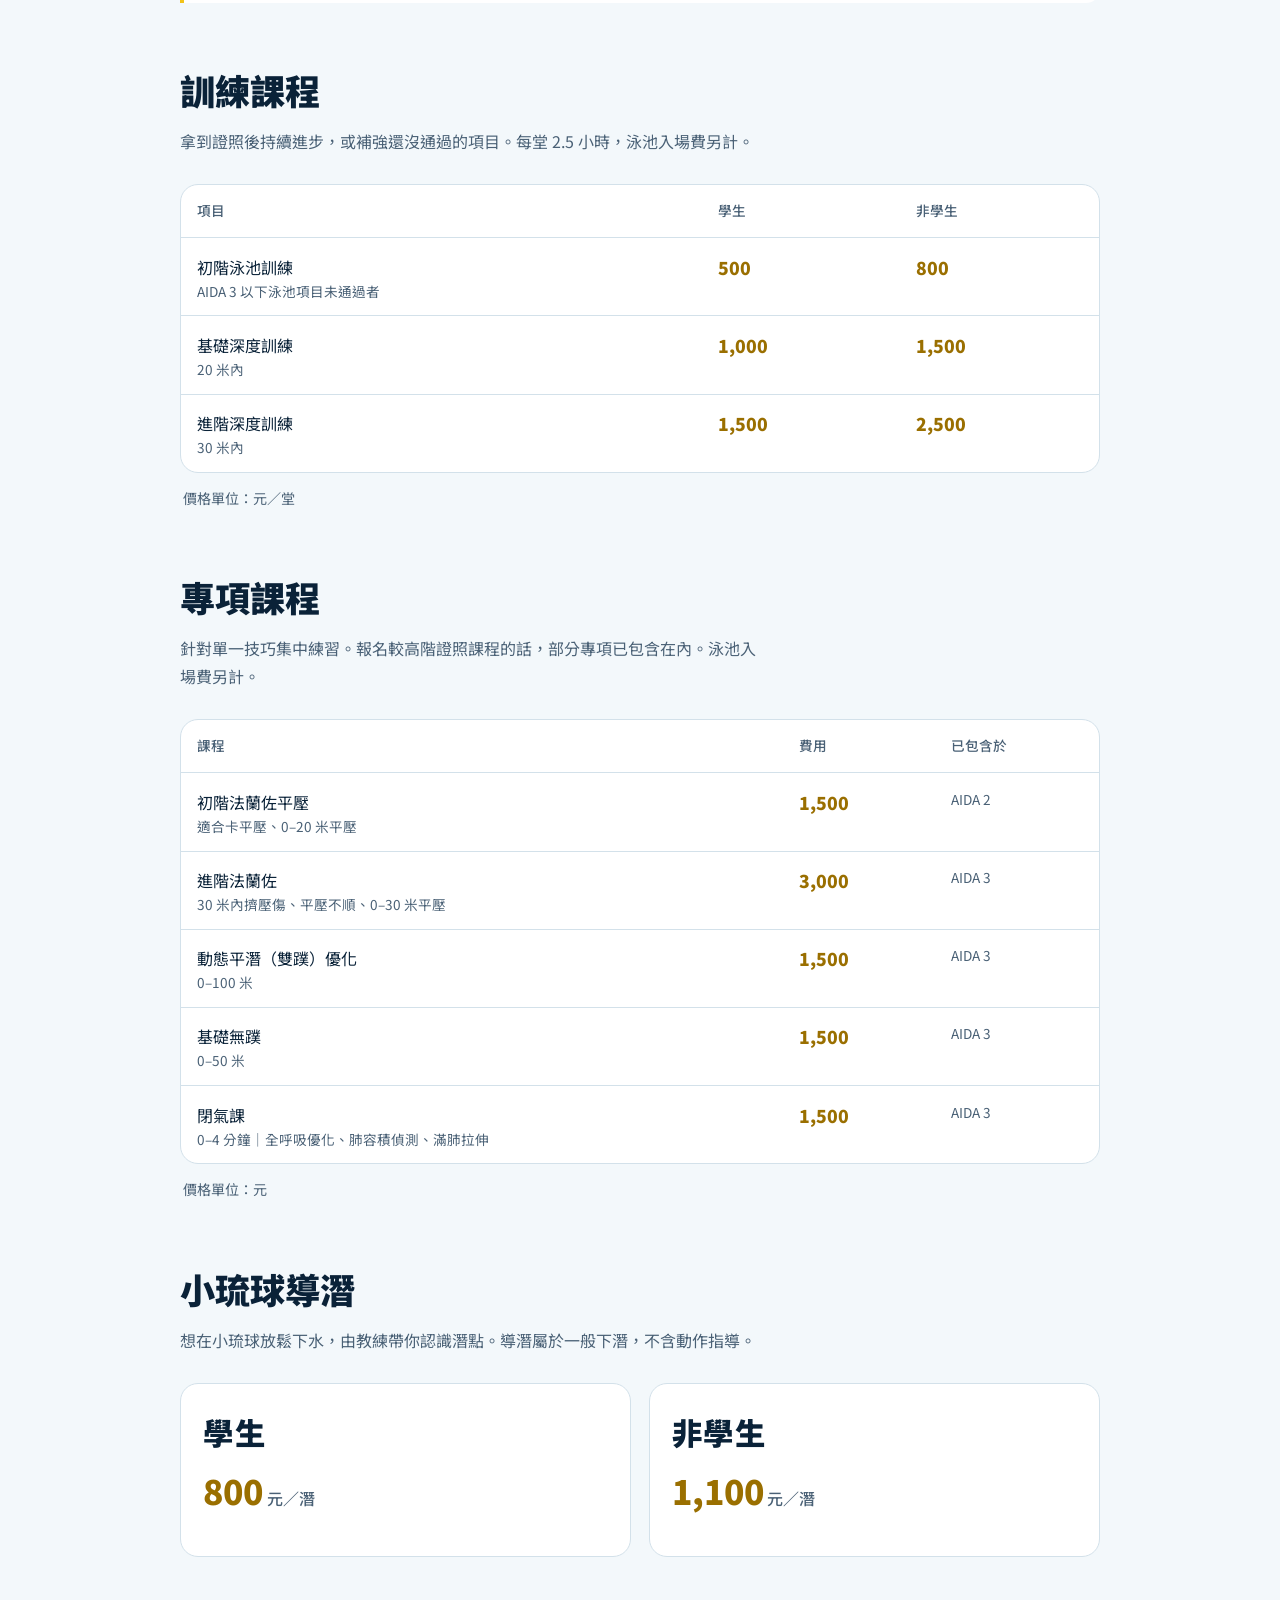
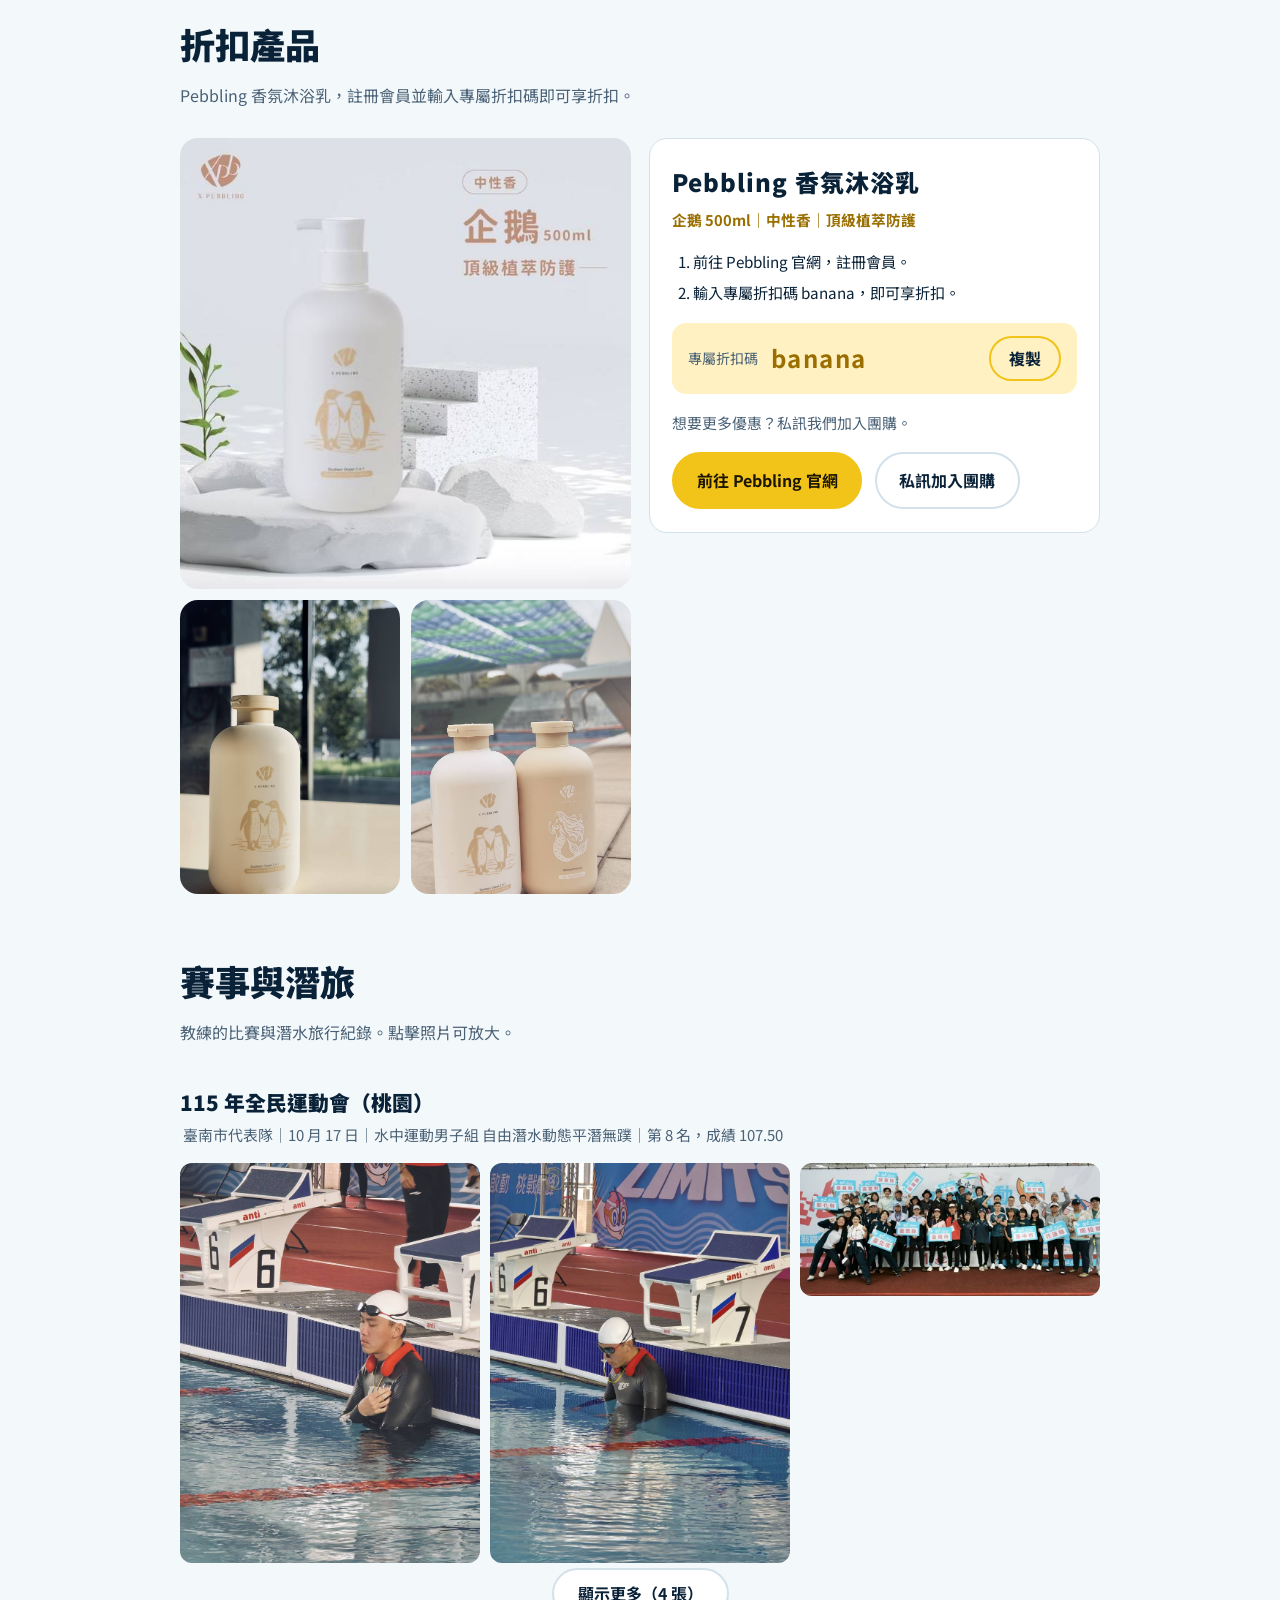
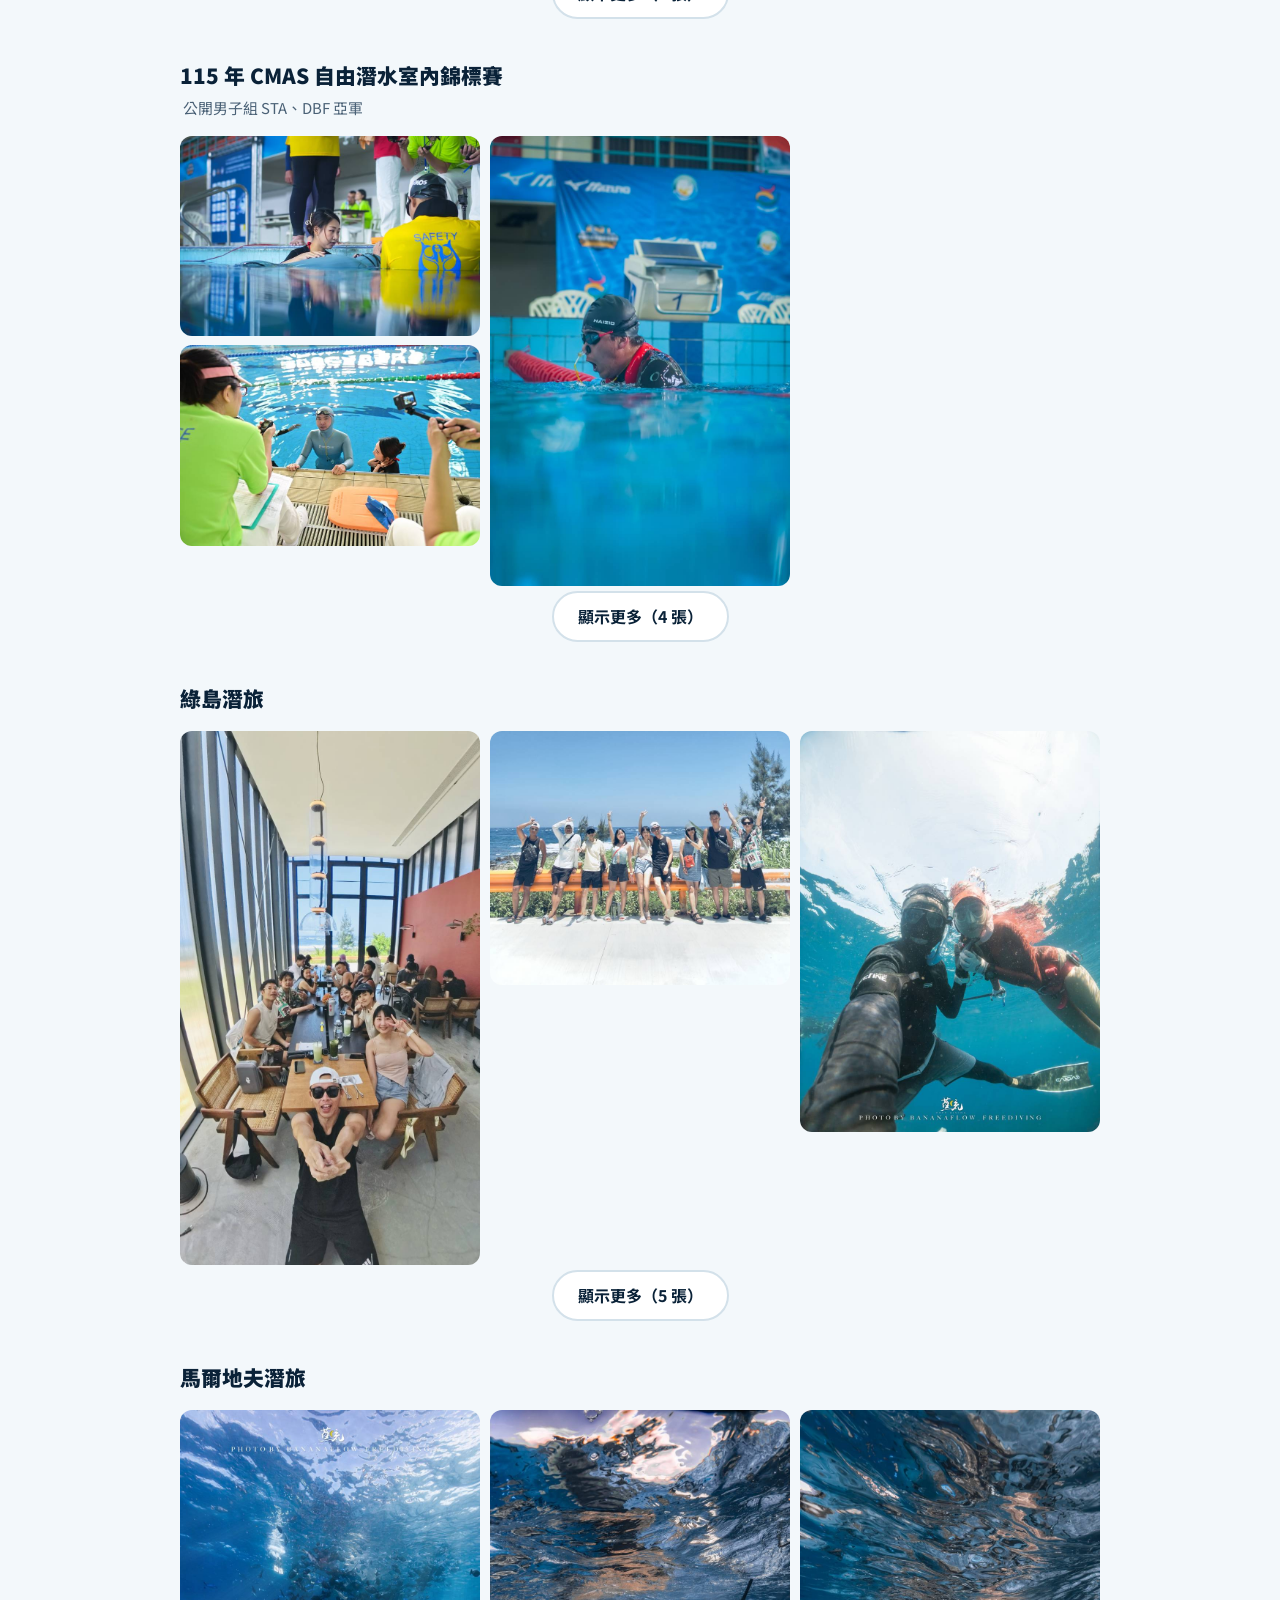
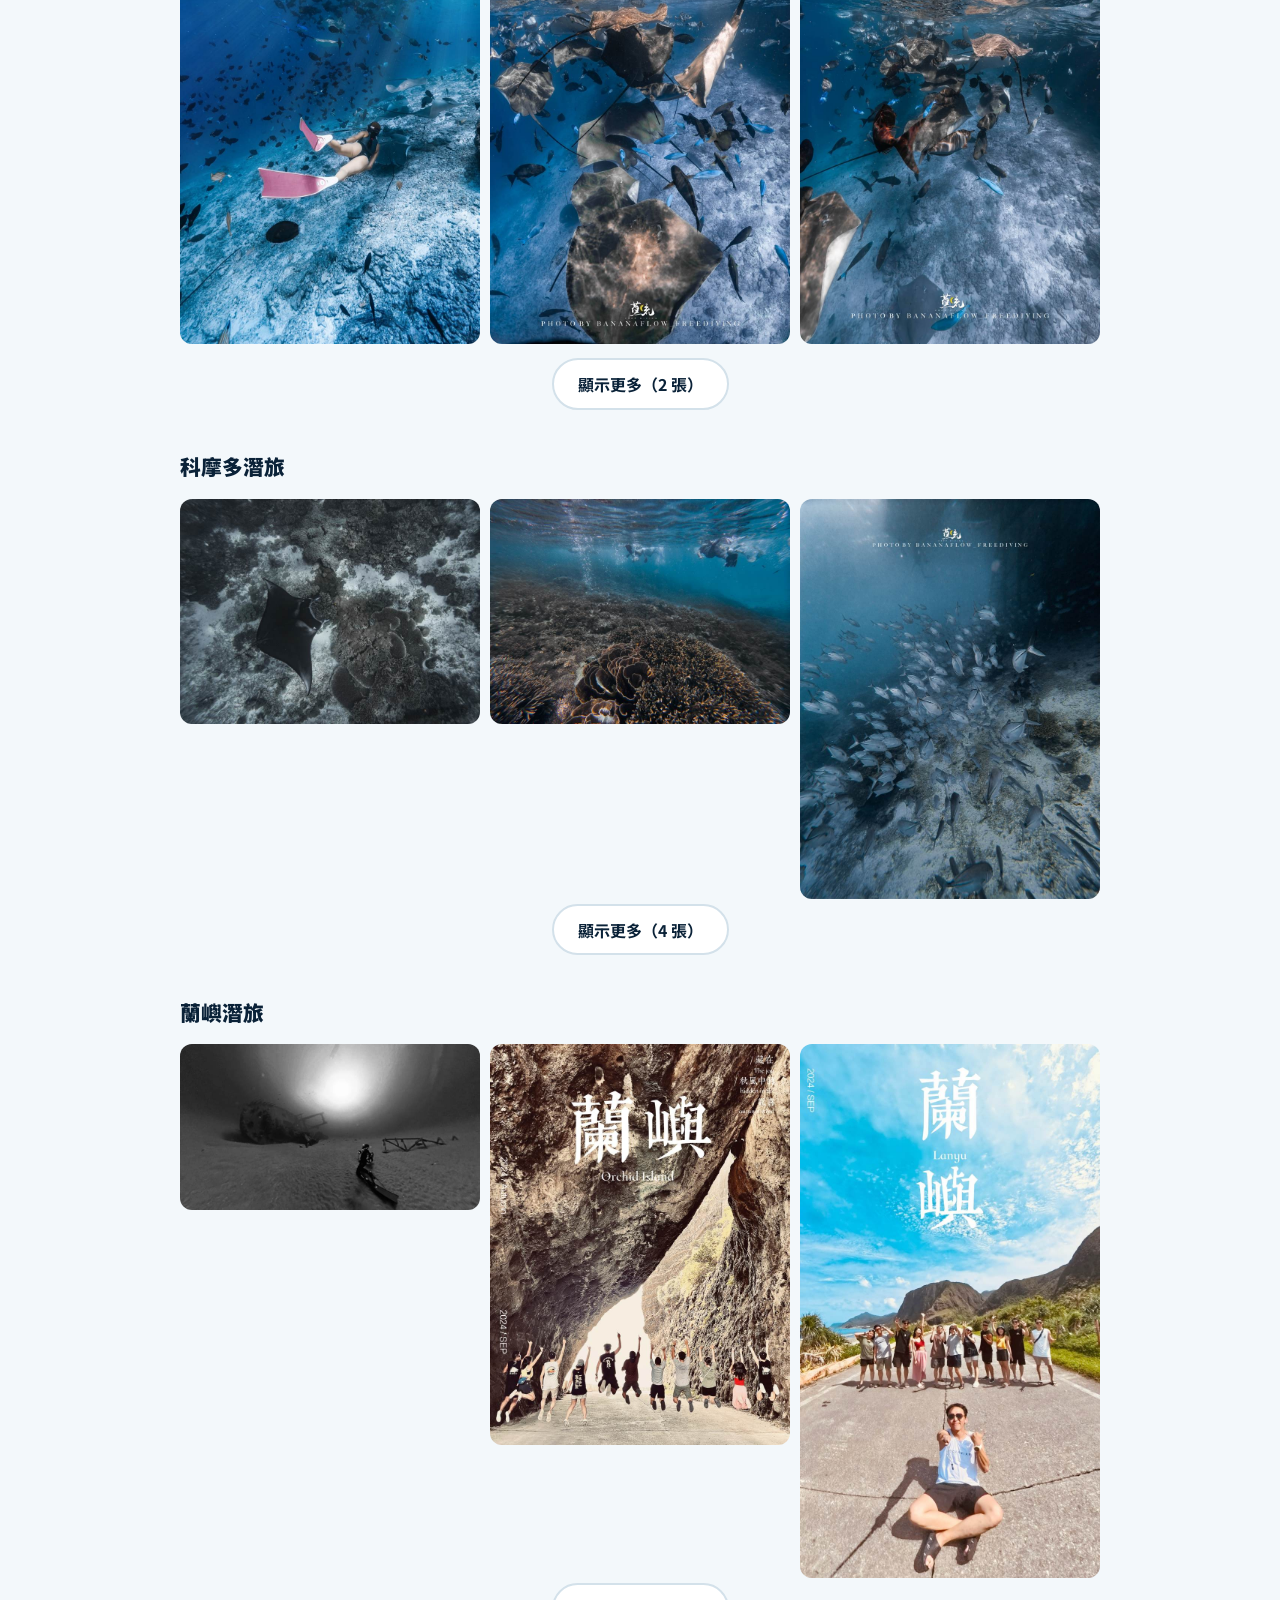
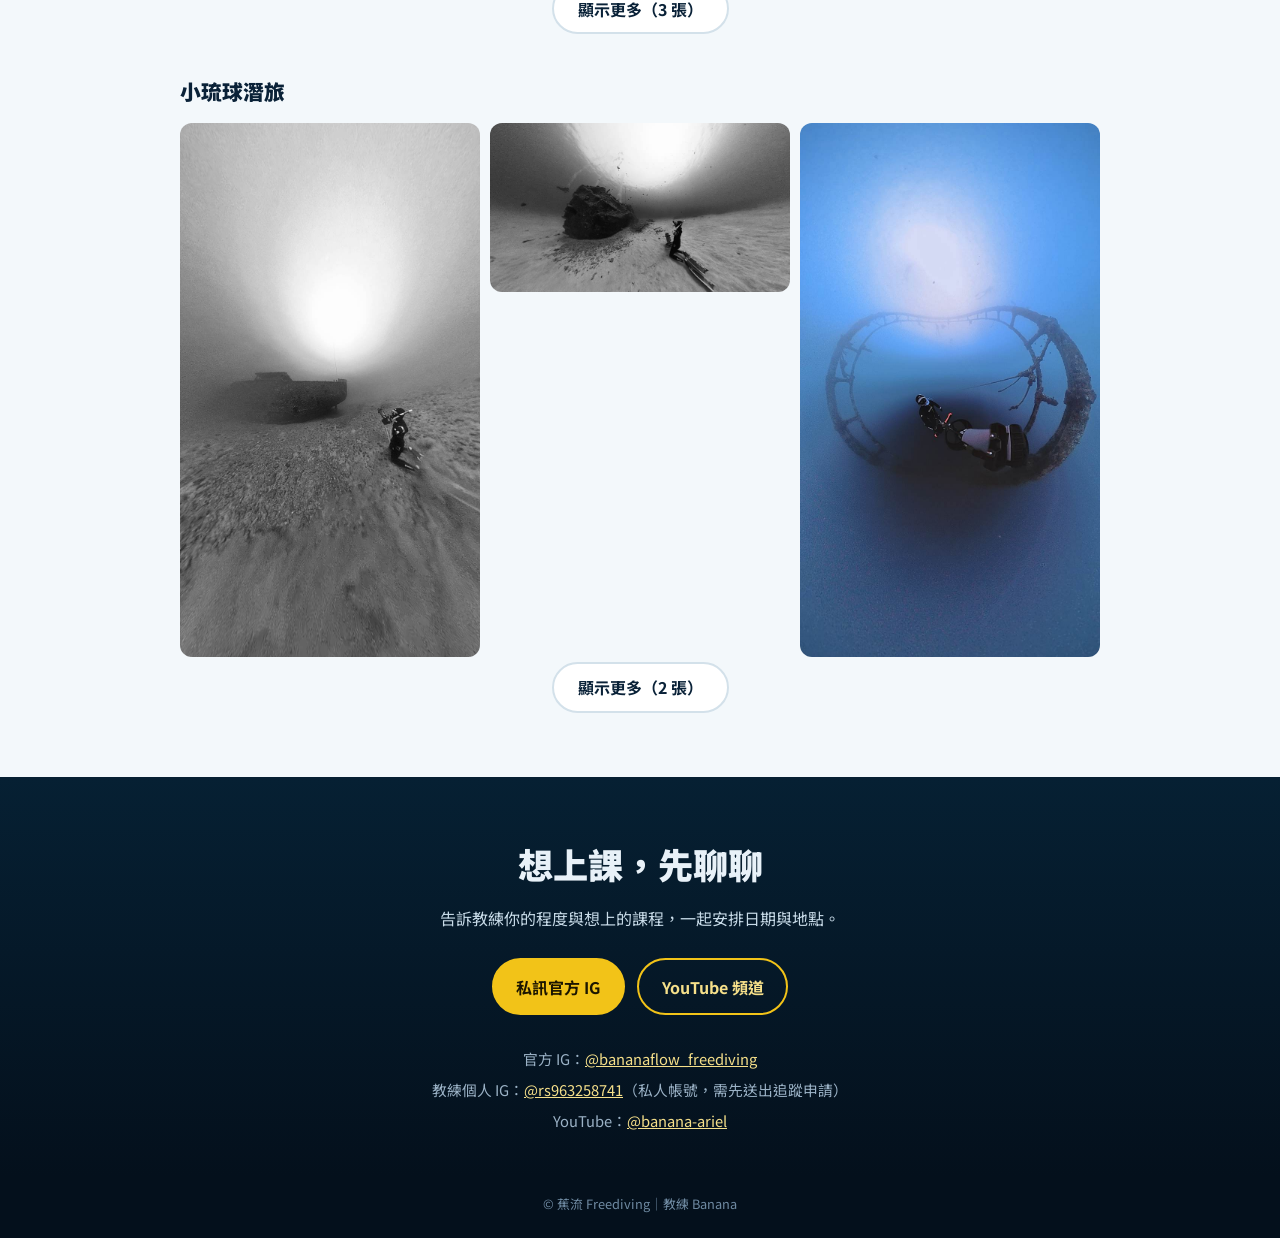
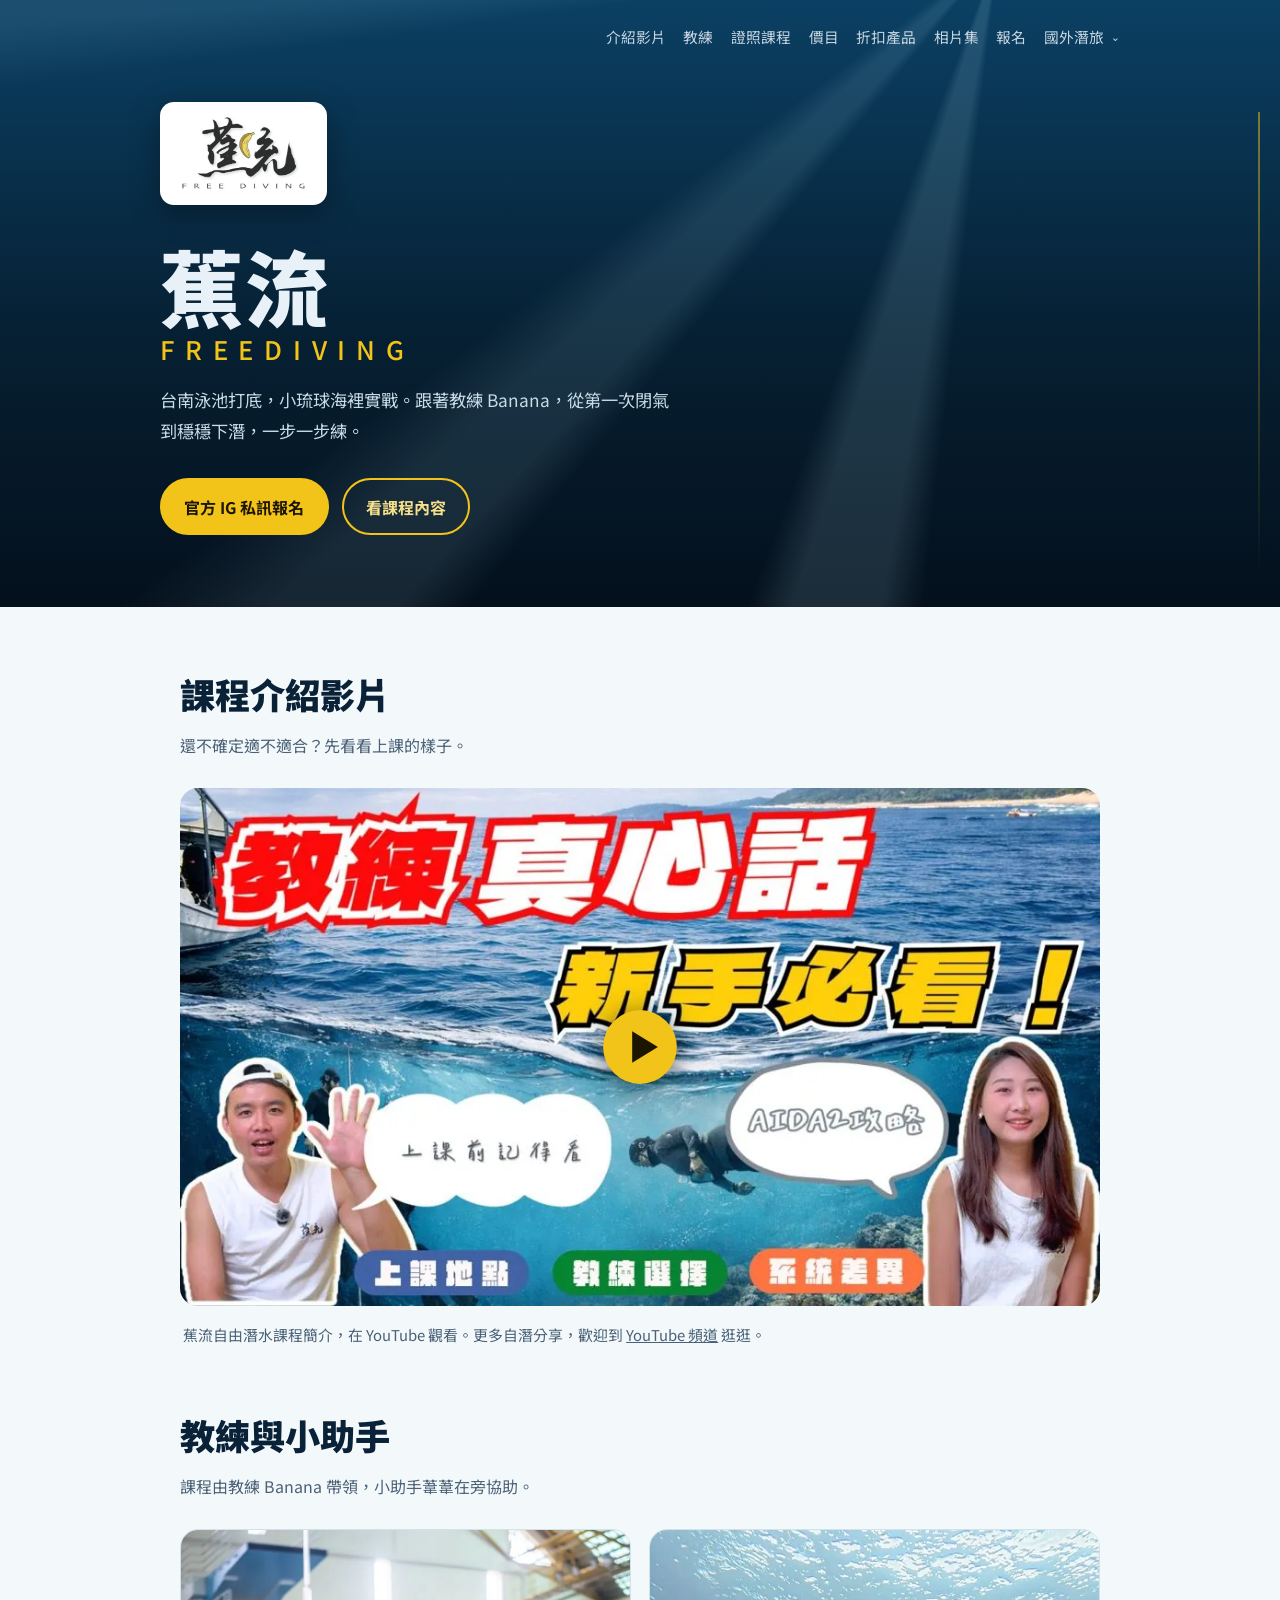
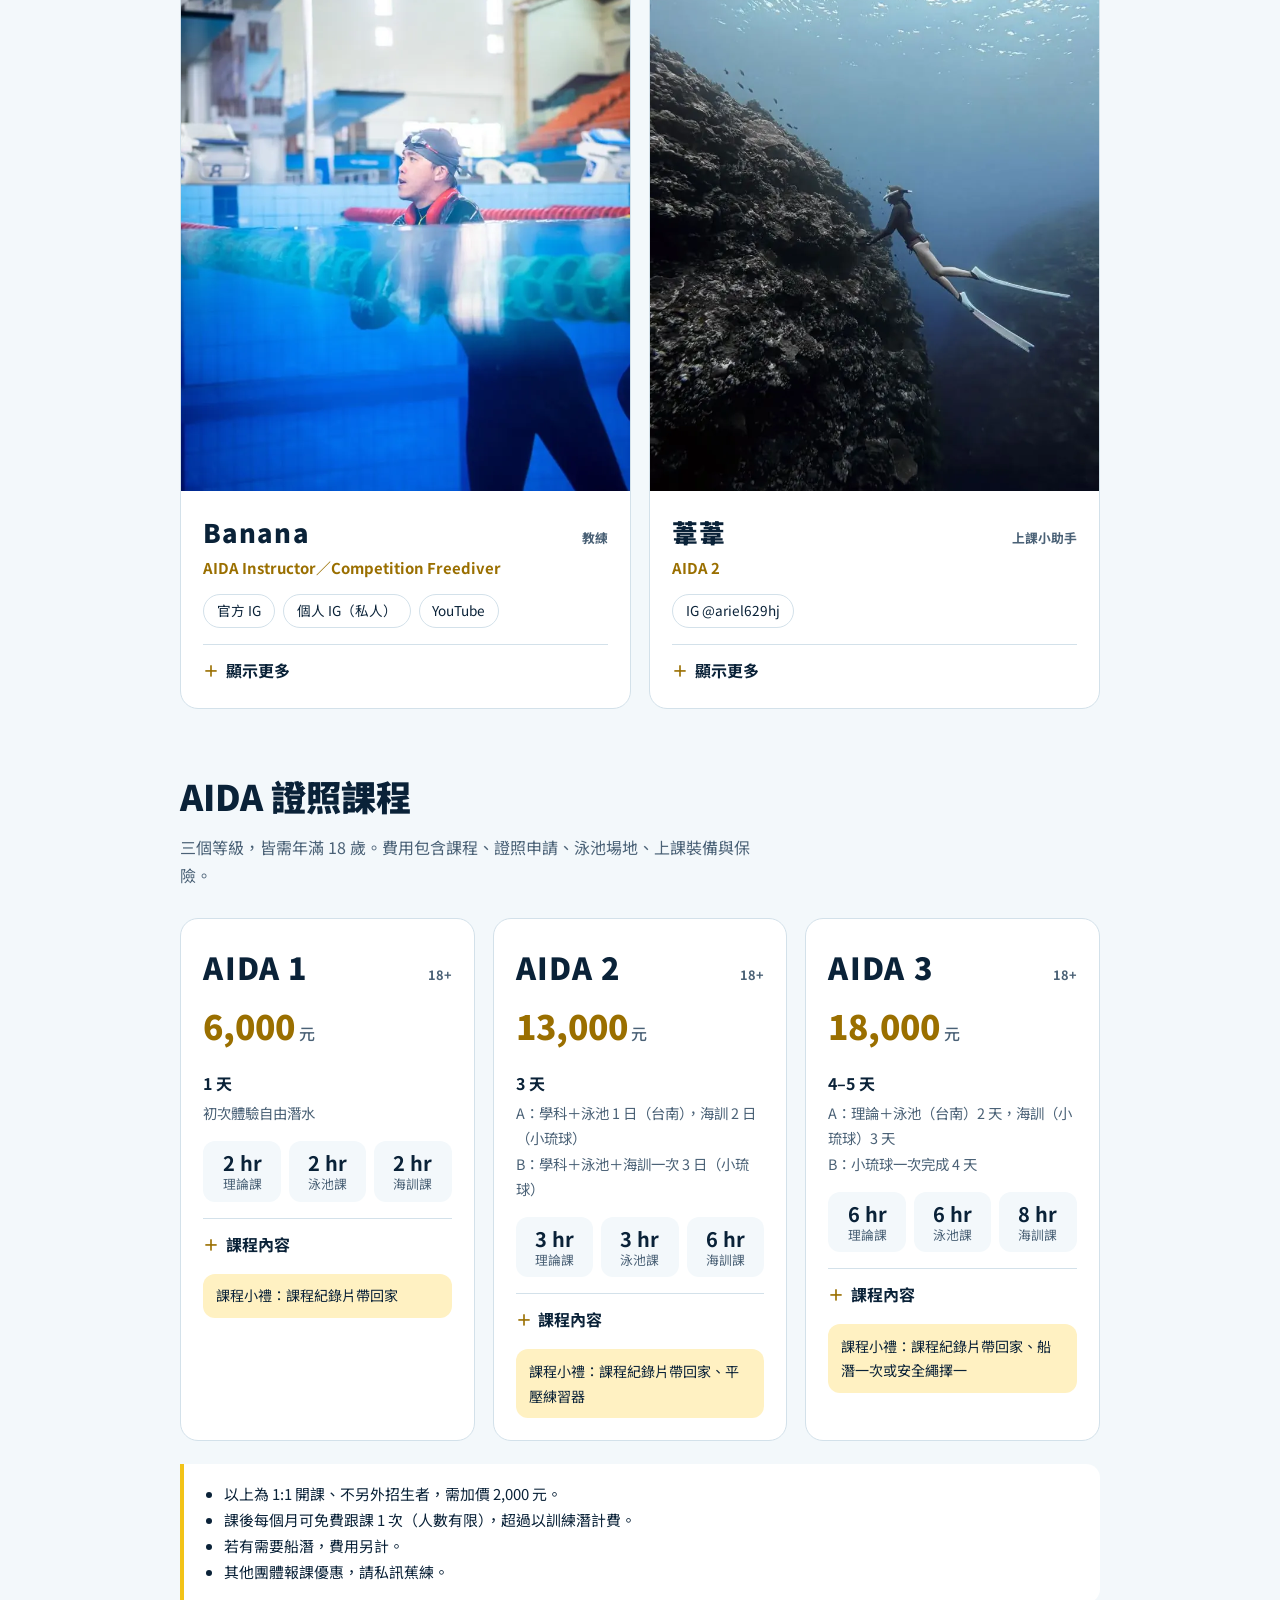
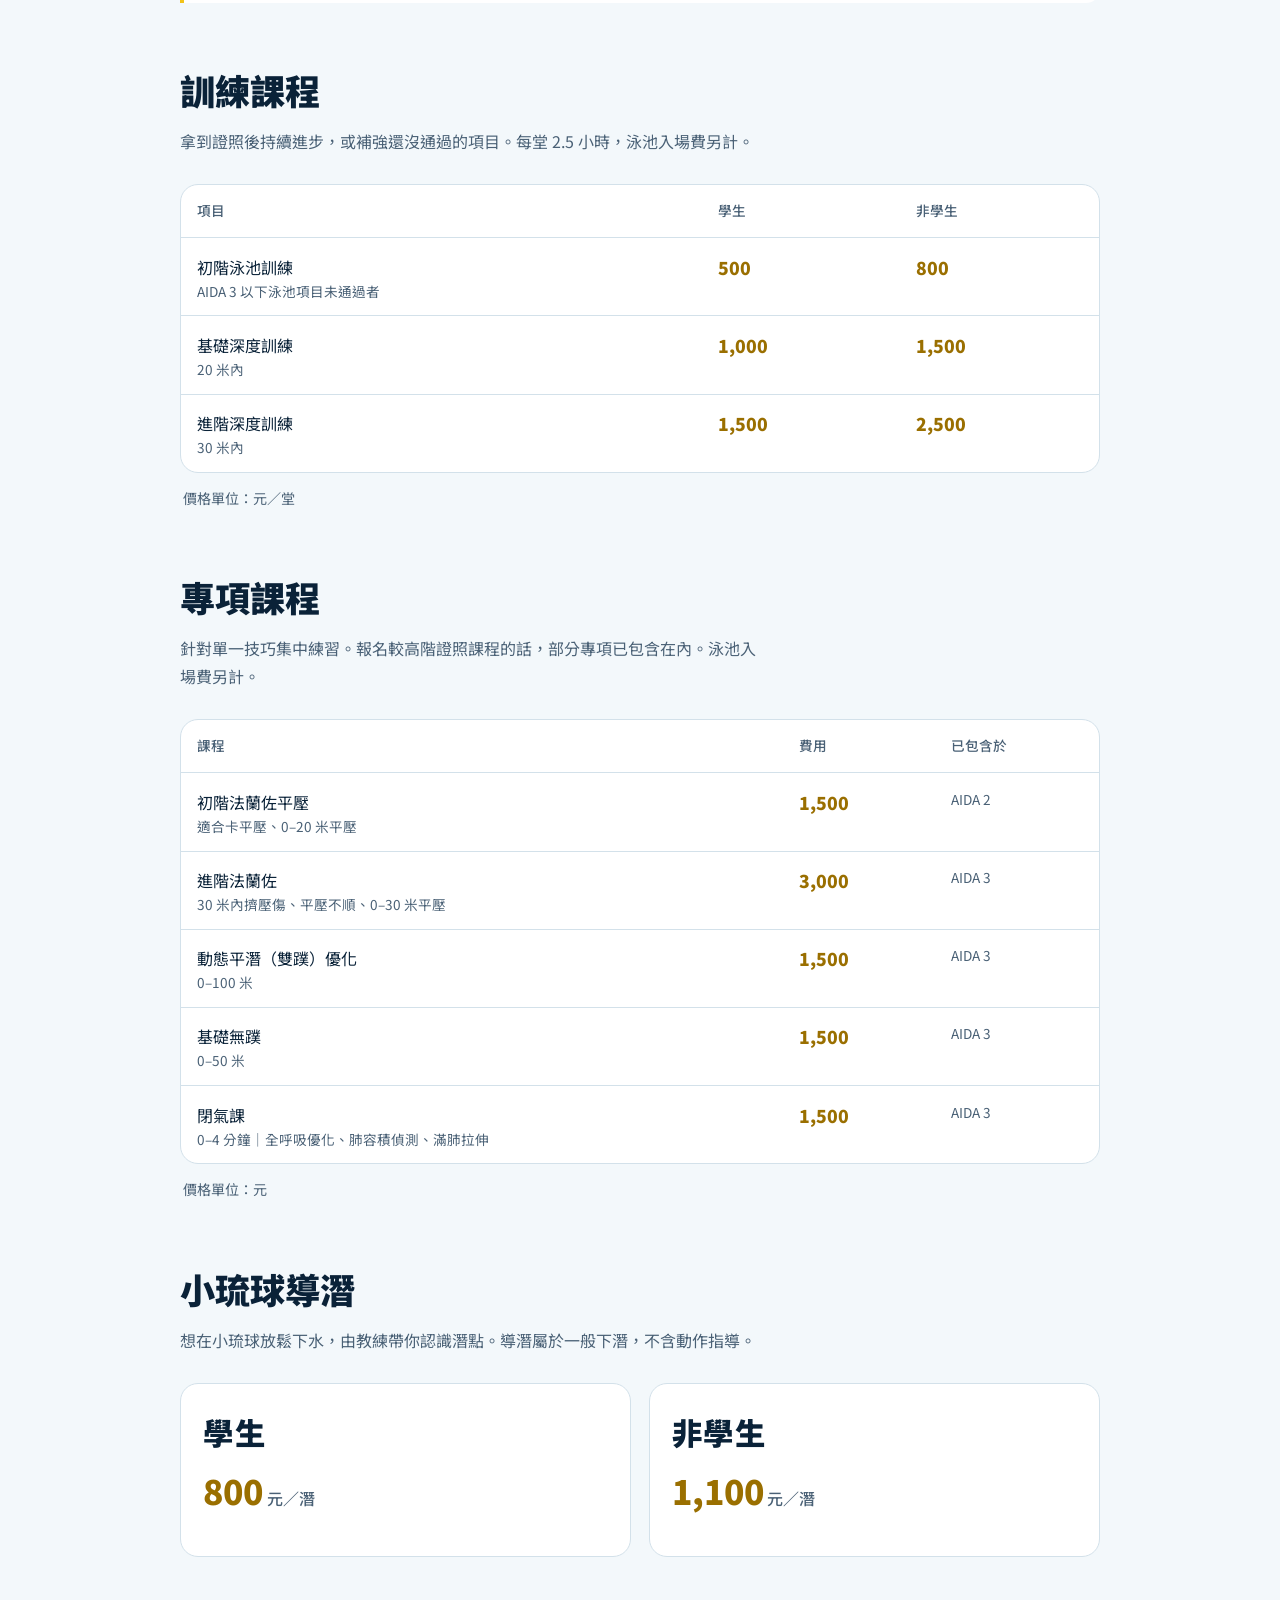
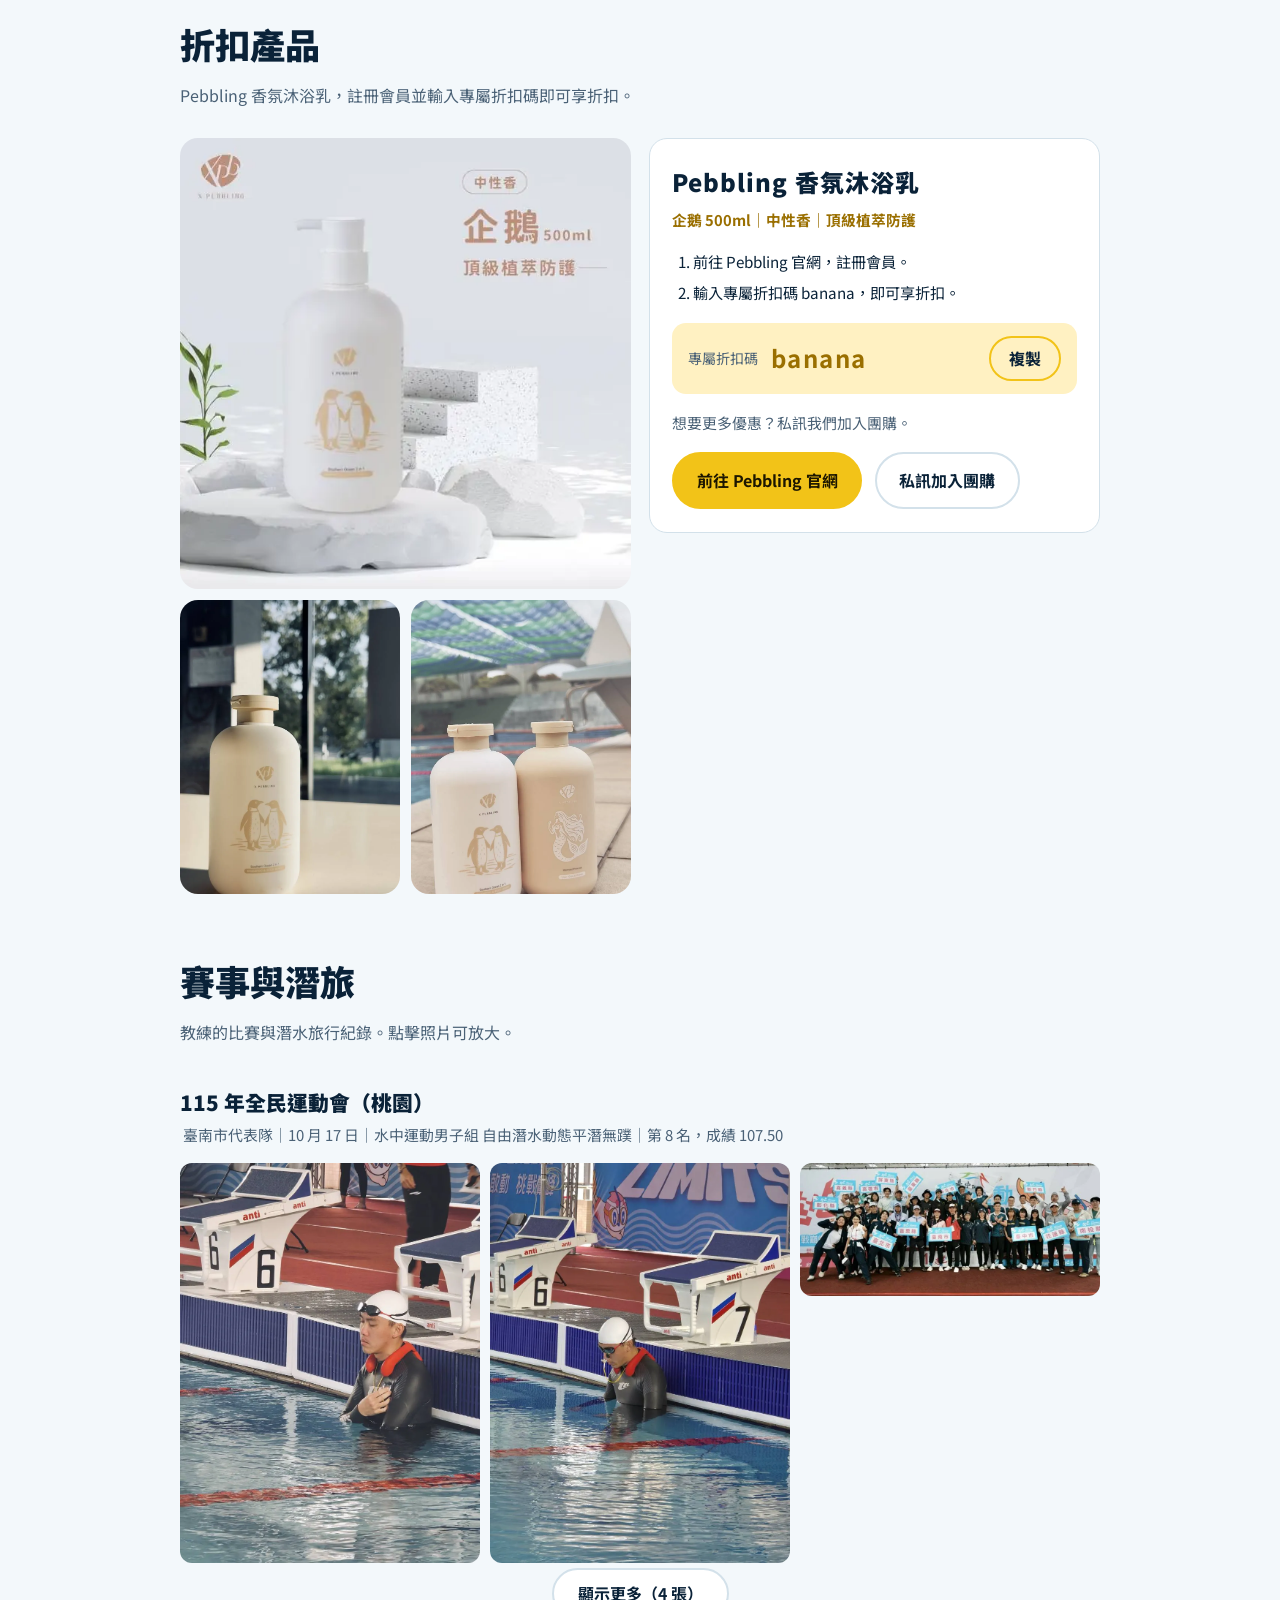
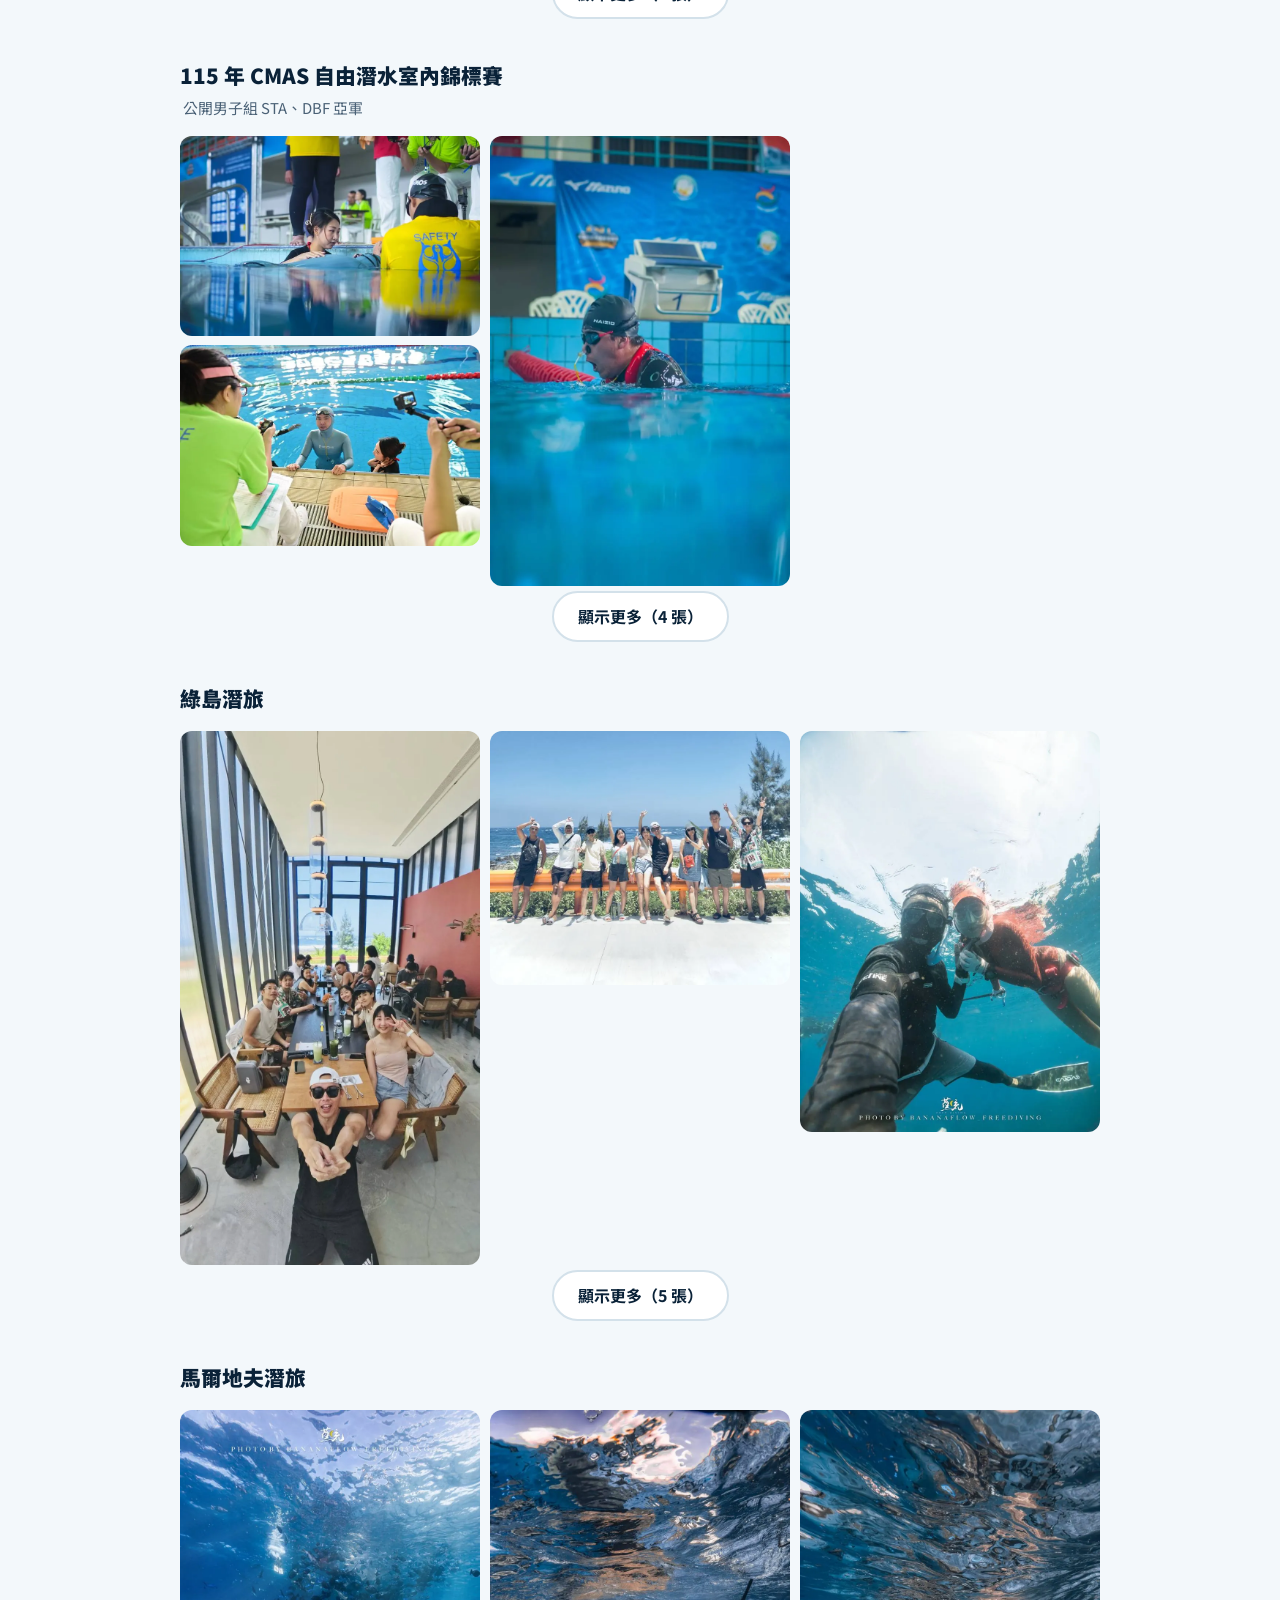
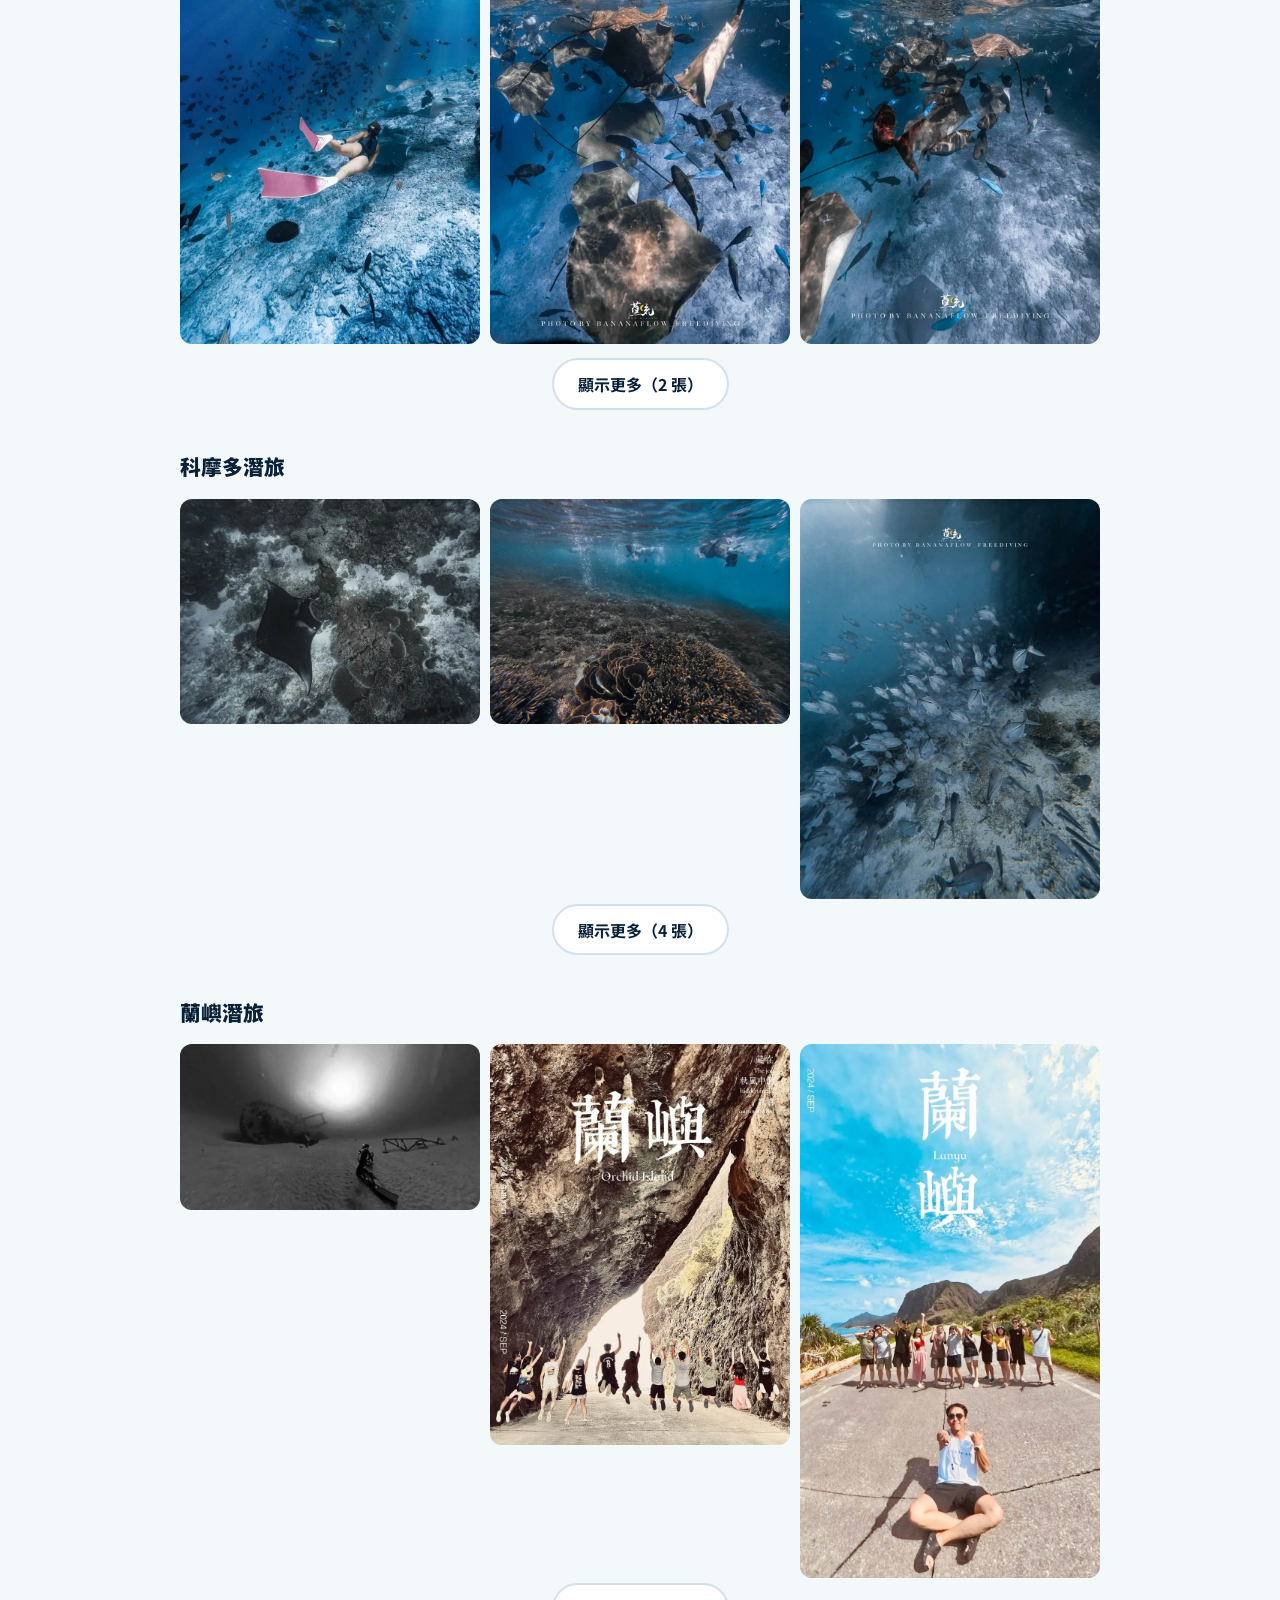
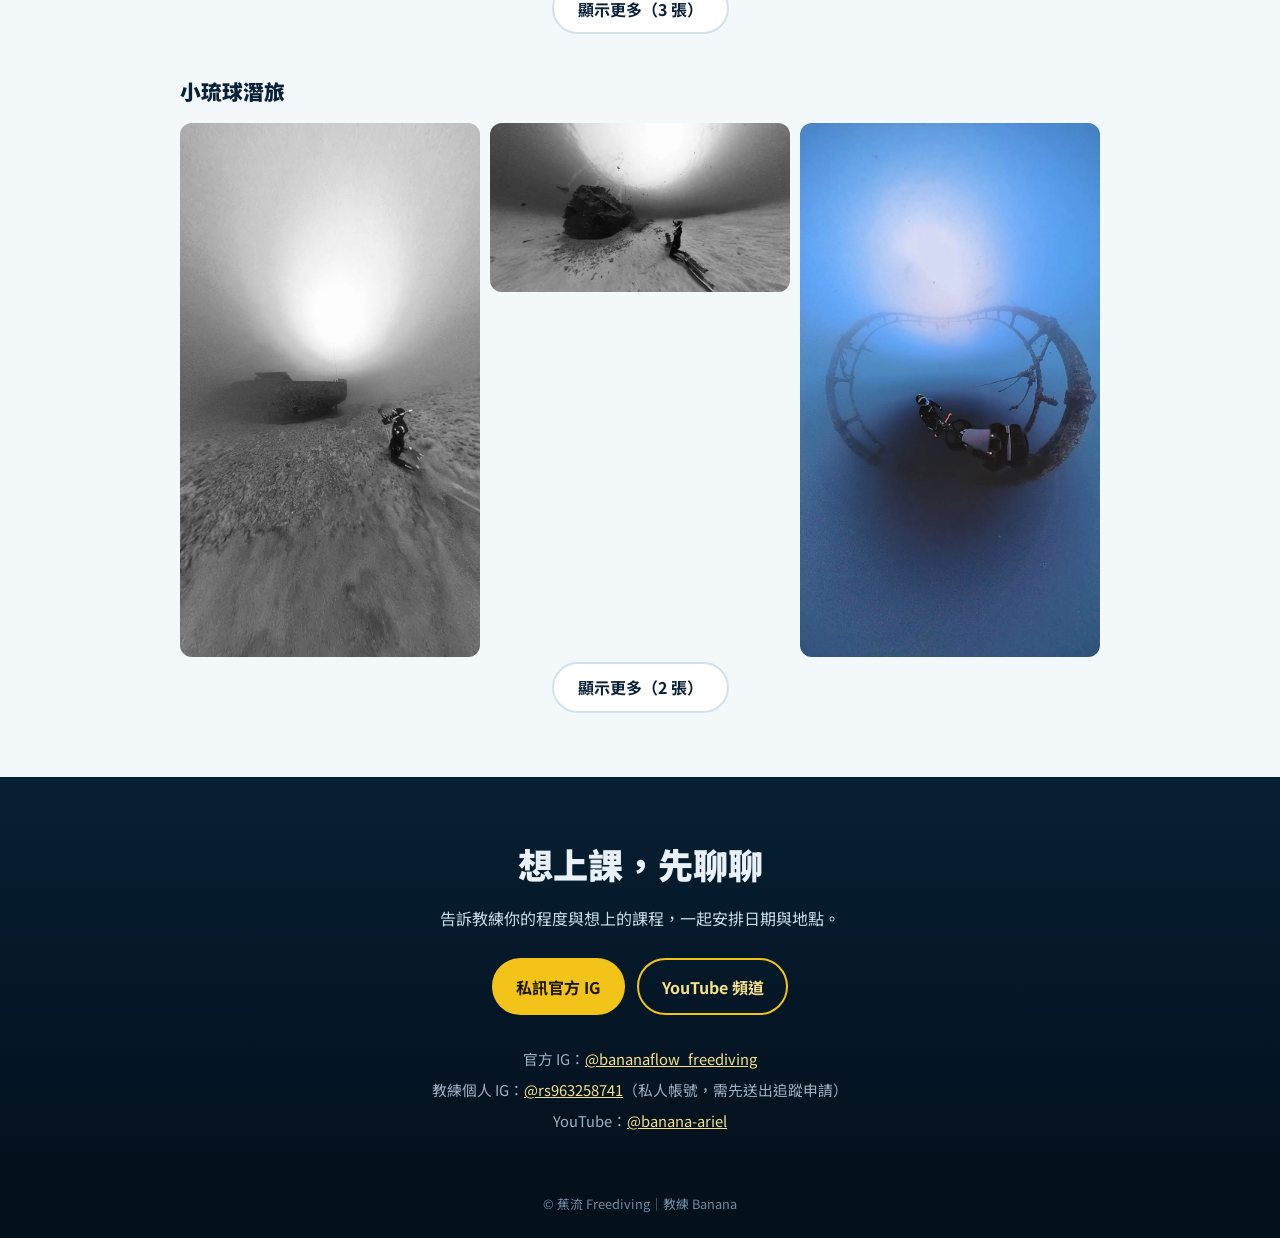
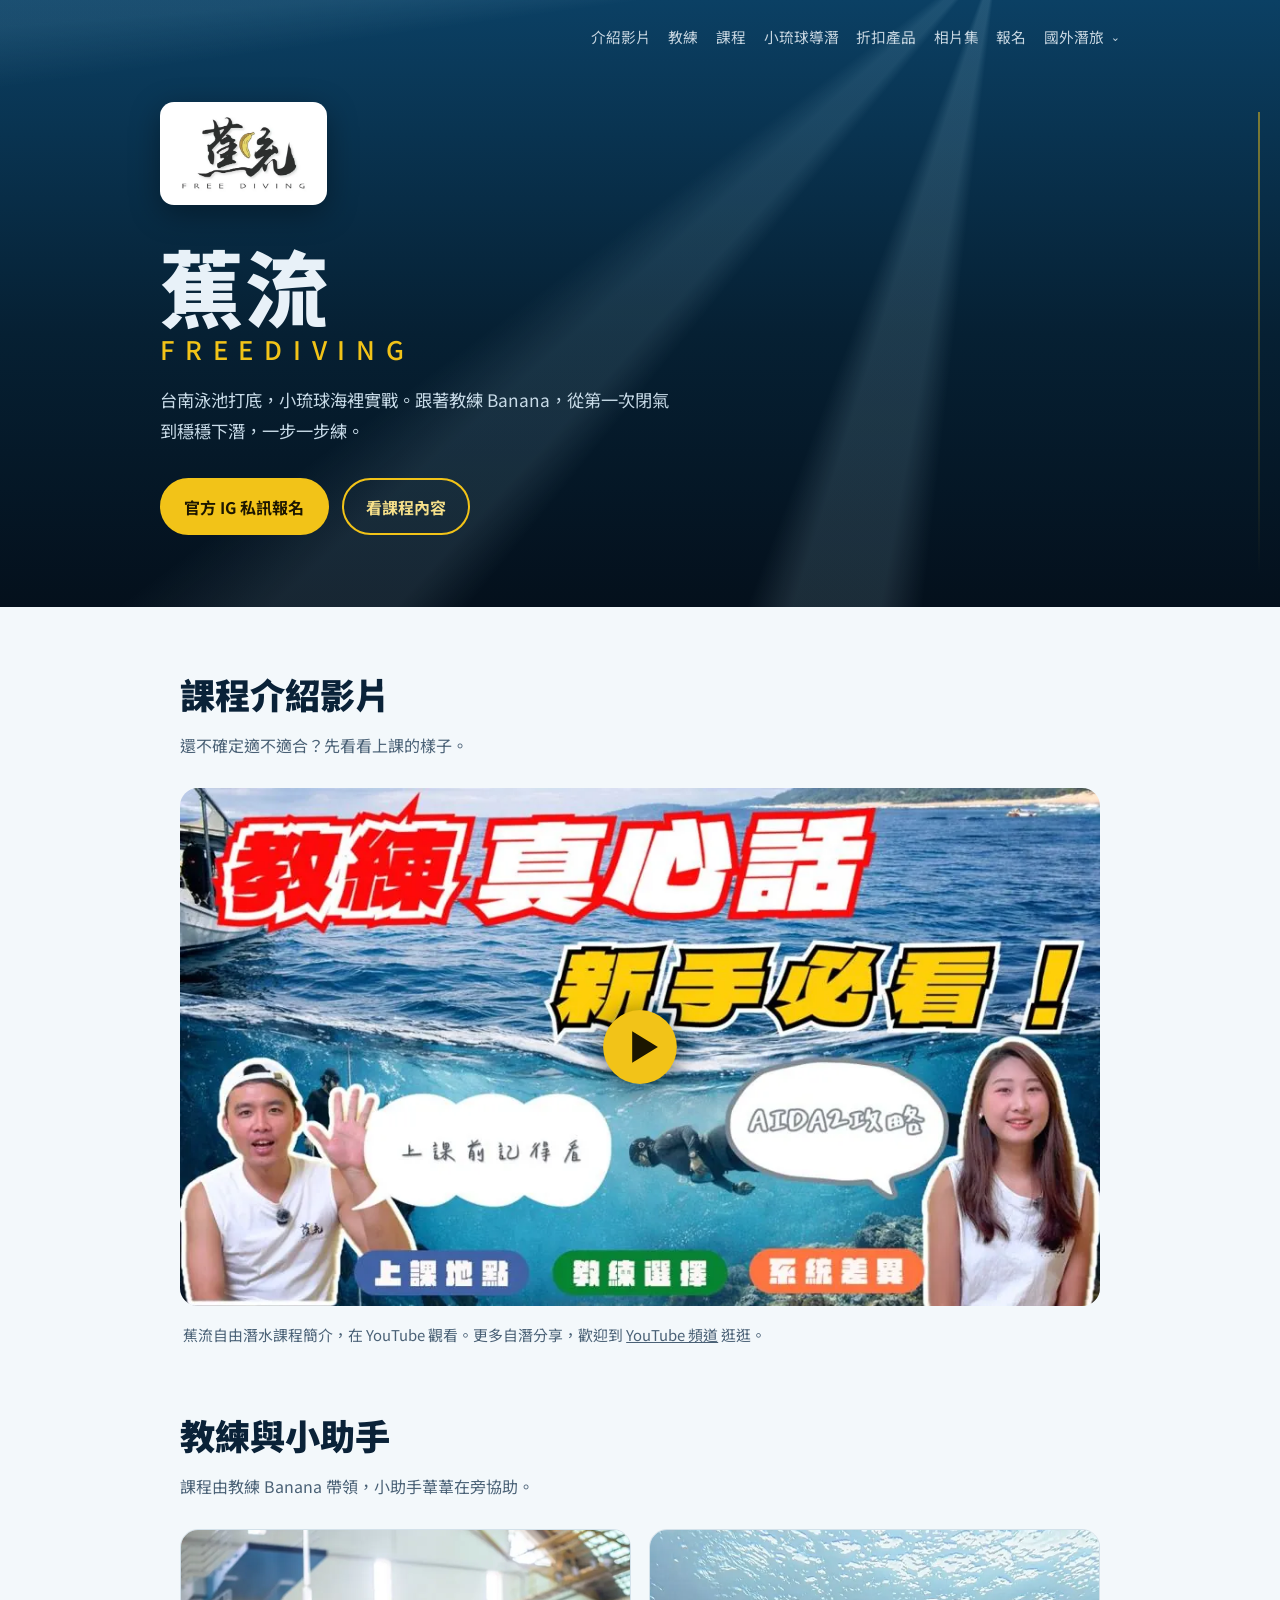
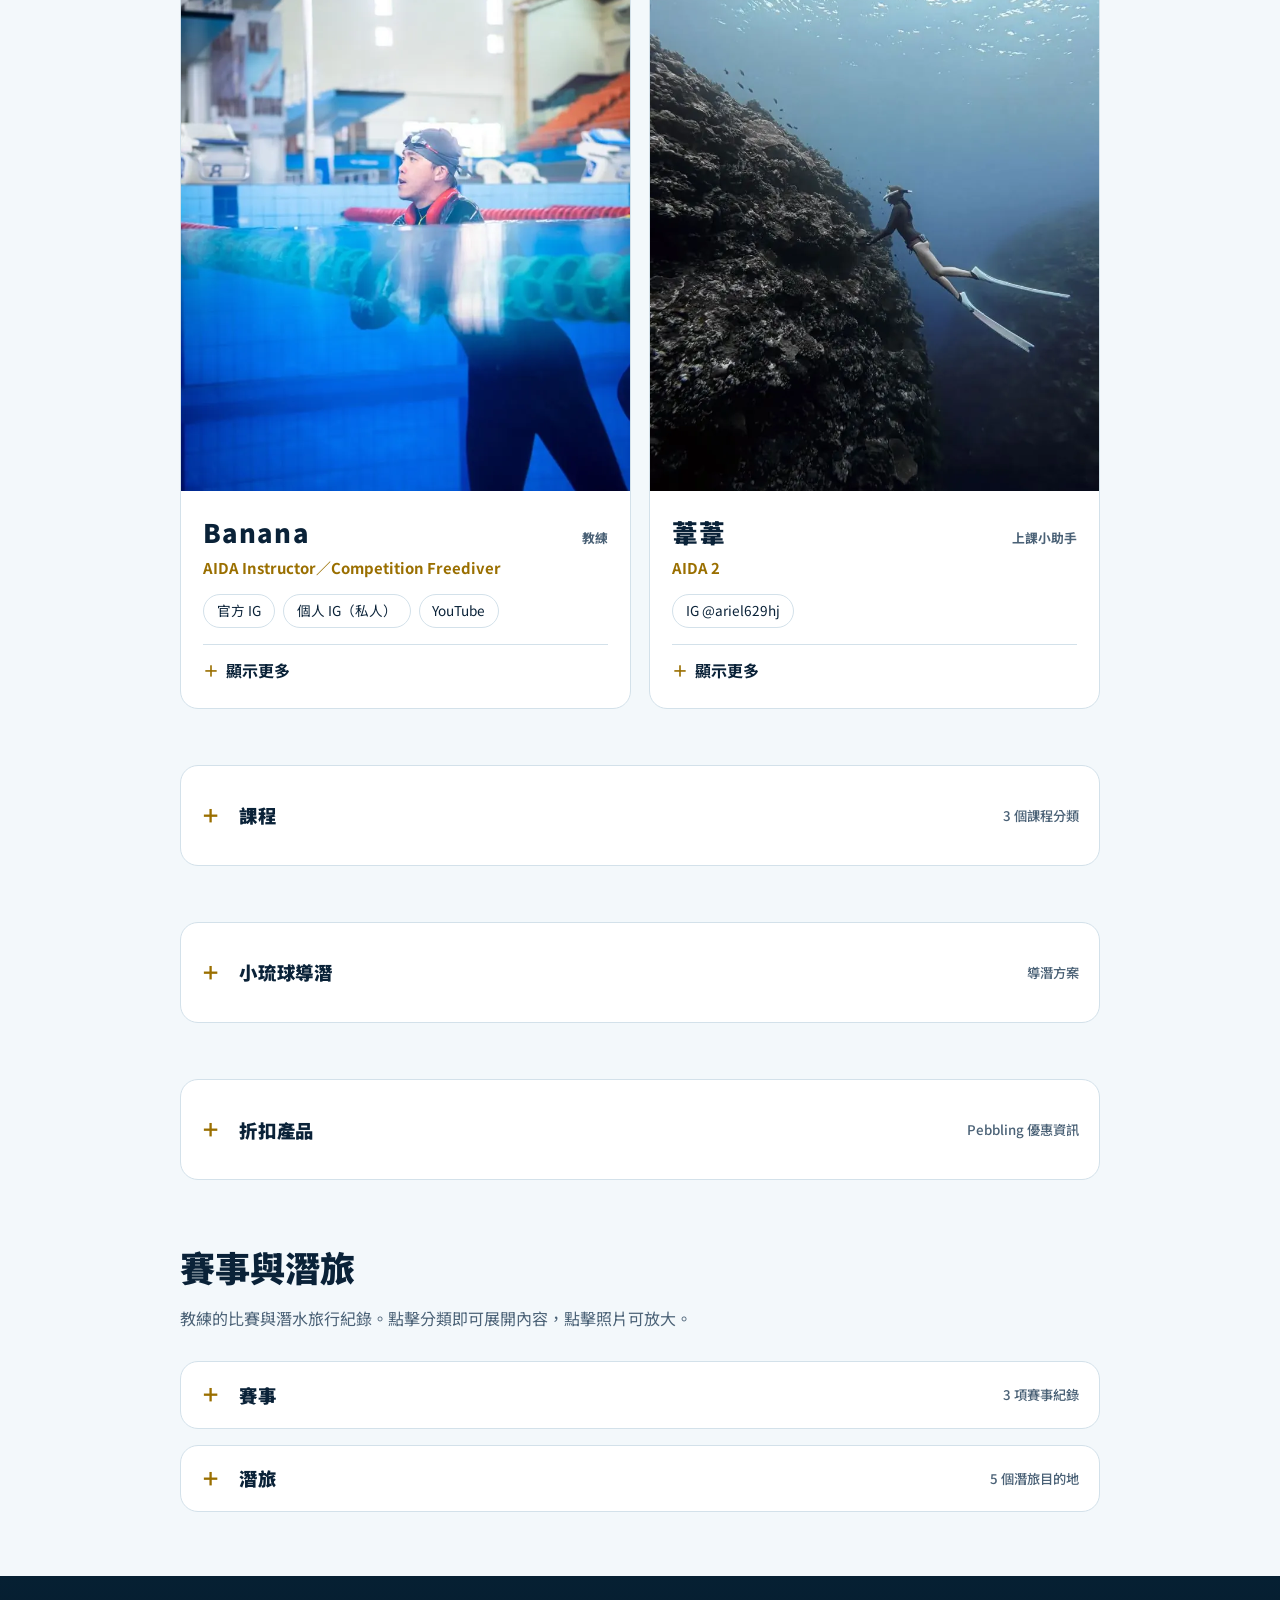
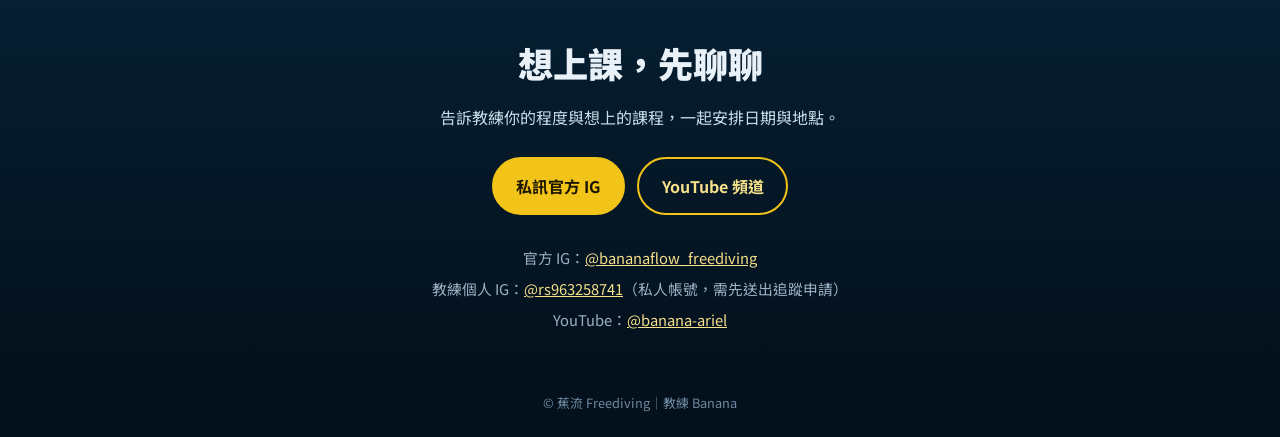
